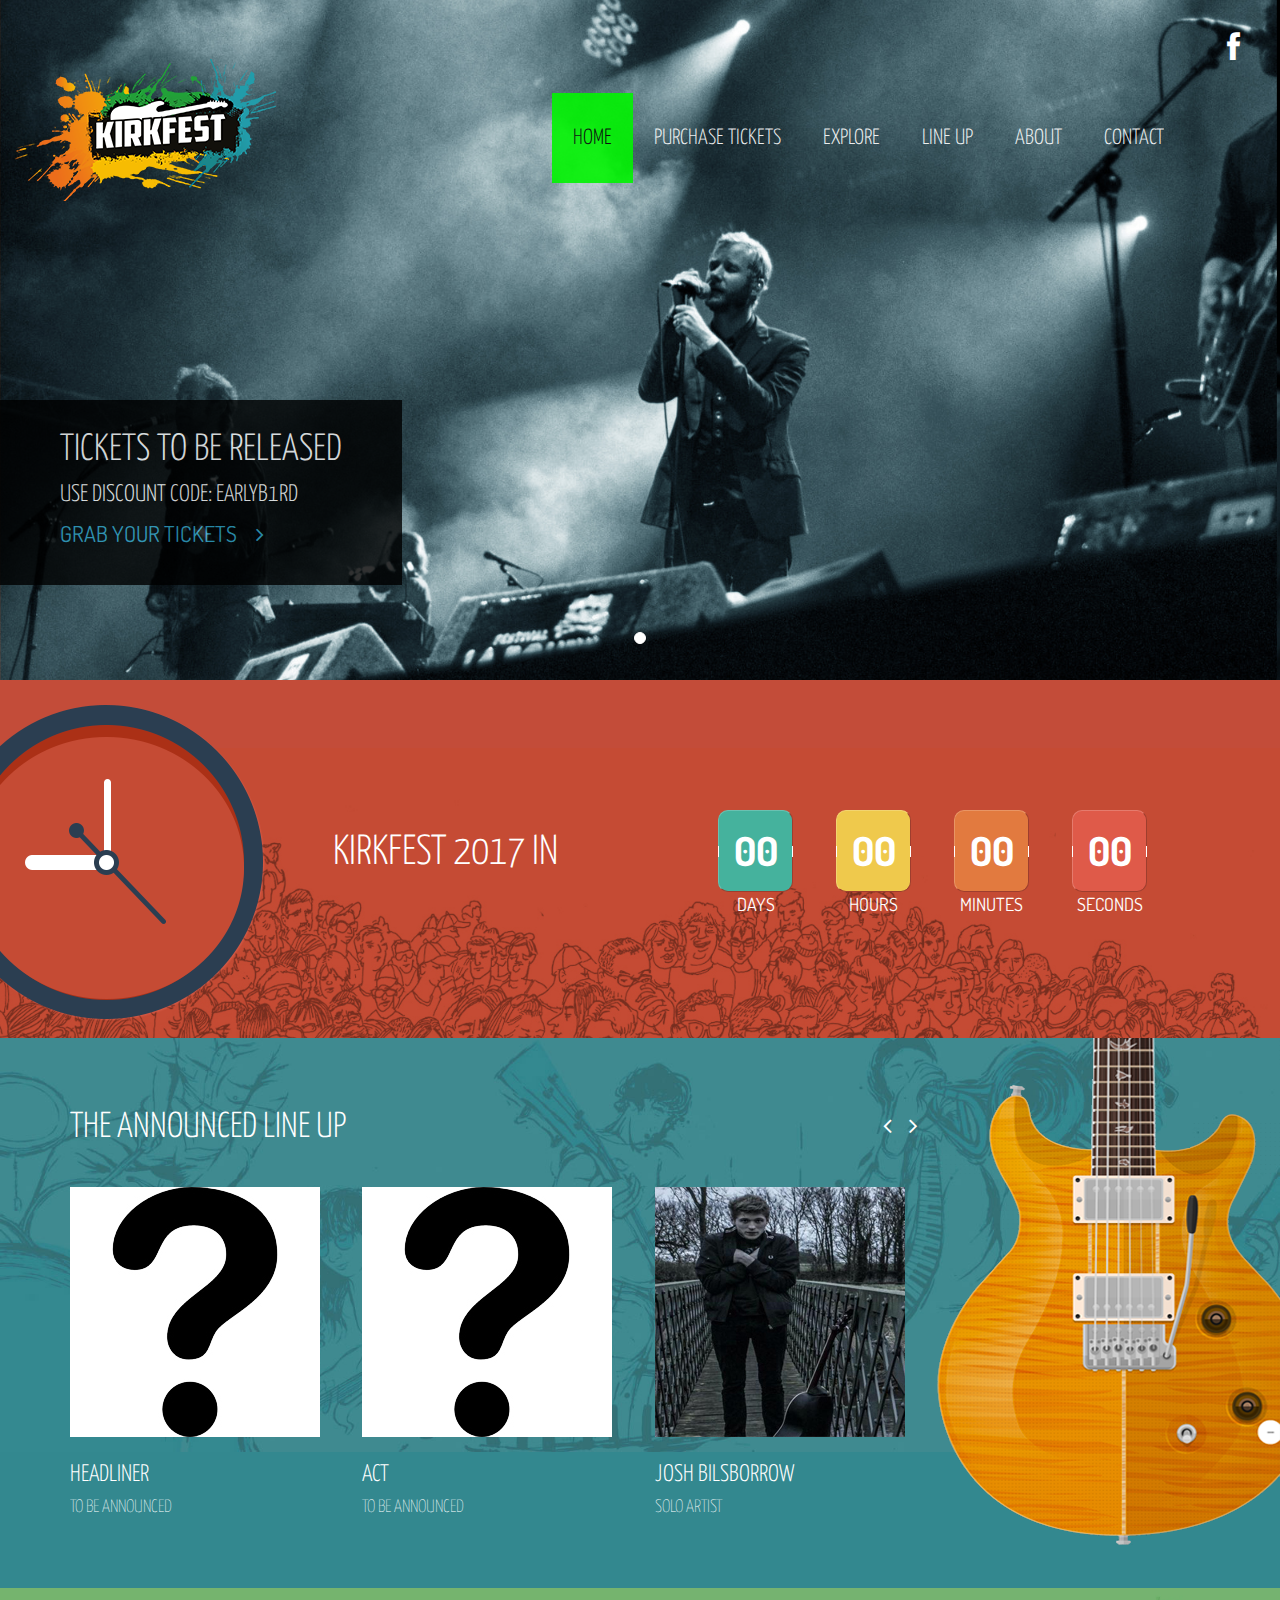
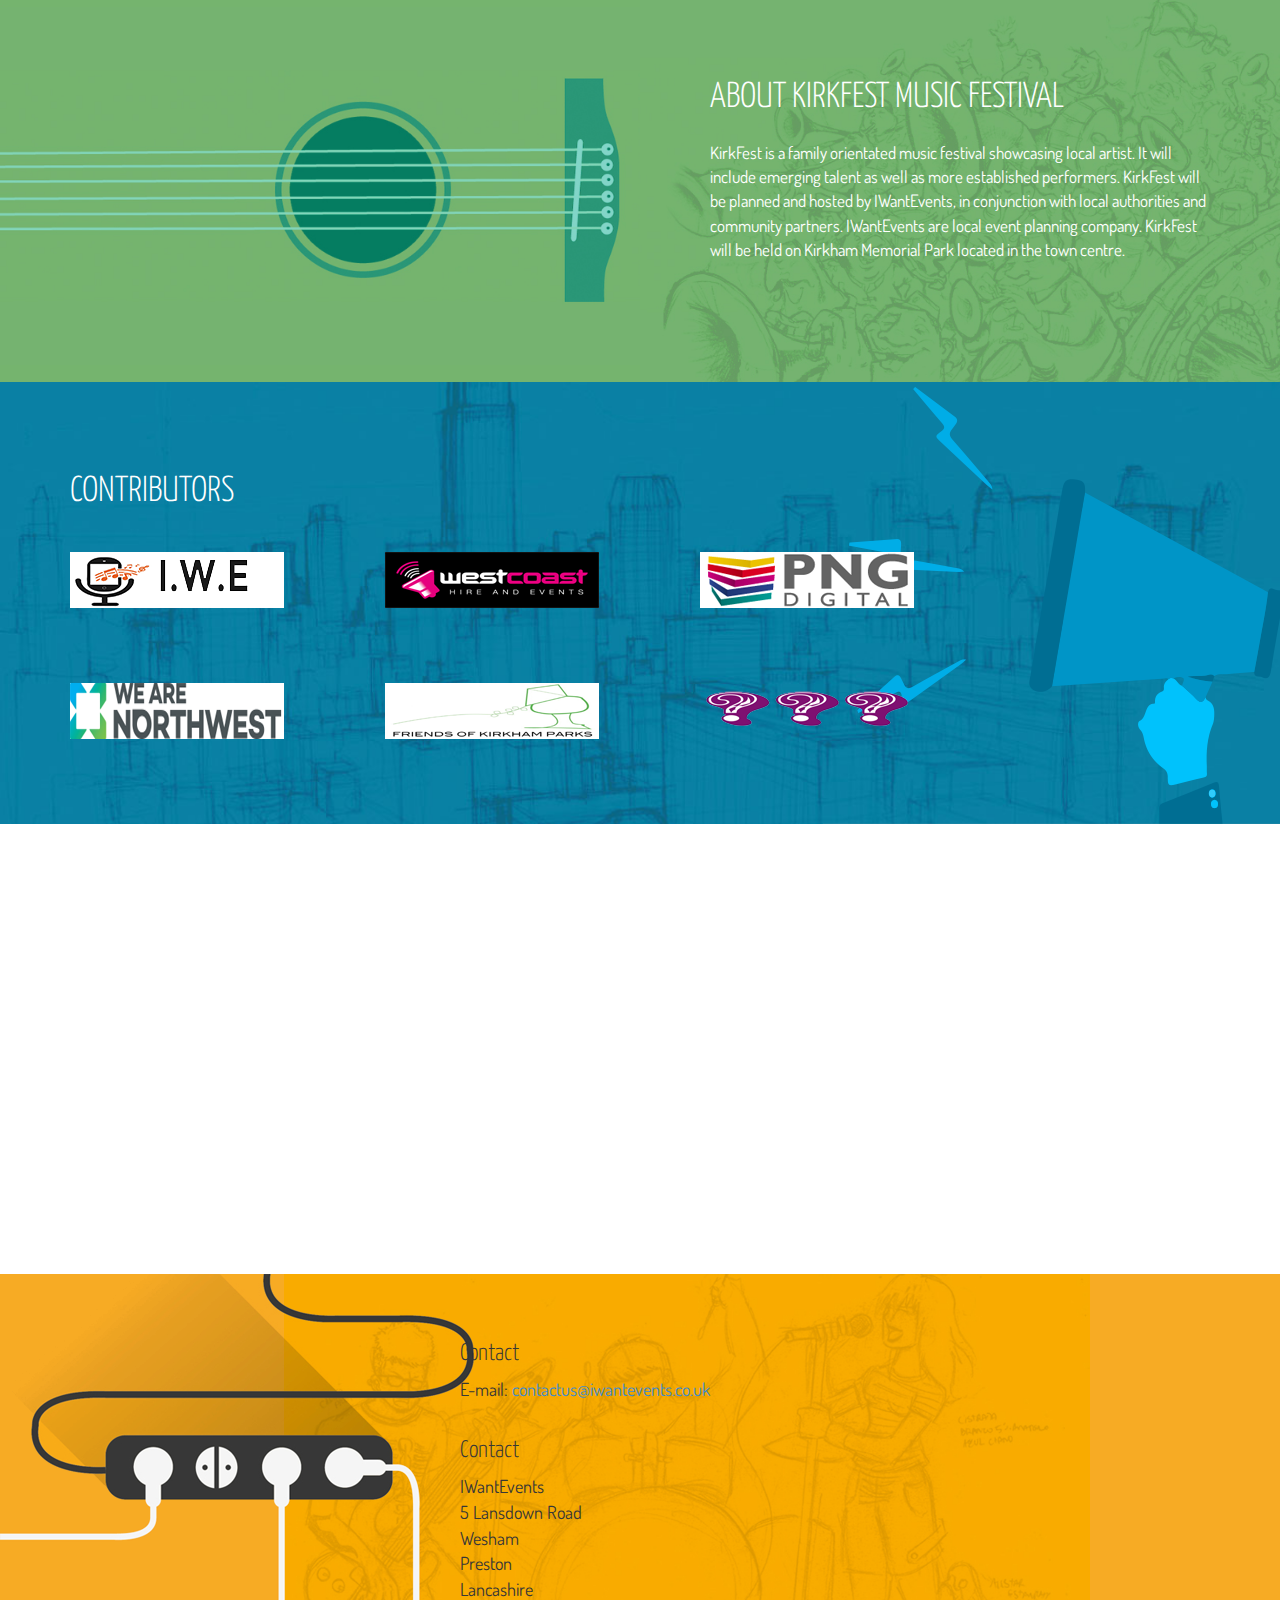
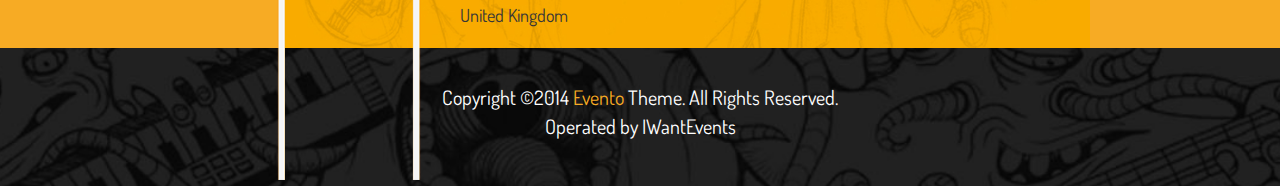
==== index.html @ c5e9bc5e "carr hill change" ====
<!DOCTYPE html>
<html lang="en">
<head>
    <meta charset="utf-8">
    <meta name="viewport" content="width=device-width, initial-scale=1.0">
    <meta name="description" content="KirkFest">
    <meta name="author" content="IWantEvents">
    <title>KirkFest 2017</title>
    <link href="css/bootstrap.min.css" rel="stylesheet">
    <link href="css/font-awesome.min.css" rel="stylesheet">
	<link href="css/main.css" rel="stylesheet">
	<link href="css/animate.css" rel="stylesheet">
	<link href="css/responsive.css" rel="stylesheet">

    <!--[if lt IE 9]>
	    <script src="js/html5shiv.js"></script>
	    <script src="js/respond.min.js"></script>
    <![endif]-->
    <link rel="shortcut icon" href="images/logo.png">
    <!-- <link rel="apple-touch-icon-precomposed" sizes="144x144" href="images/ico/apple-touch-icon-144-precomposed.png">
    <link rel="apple-touch-icon-precomposed" sizes="114x114" href="images/ico/apple-touch-icon-114-precomposed.png">
    <link rel="apple-touch-icon-precomposed" sizes="72x72" href="images/ico/apple-touch-icon-72-precomposed.png">
    <link rel="apple-touch-icon-precomposed" href="images/ico/apple-touch-icon-57-precomposed.png"> -->
</head><!--/head-->

<body>
	<header id="header" role="banner">
		<div class="main-nav">
			<div class="container">
				<div class="header-top">
					<div class="pull-right social-icons">
						<a href="https://www.facebook.com/KirkFest/"><i class="fa fa-facebook"></i></a>
					</div>
				</div>
		        <div class="row">
		            <div class="navbar-header">
		                <button type="button" class="navbar-toggle" data-toggle="collapse" data-target=".navbar-collapse">
		                    <span class="sr-only">Toggle navigation</span>
		                    <span class="icon-bar"></span>
		                    <span class="icon-bar"></span>
		                    <span class="icon-bar"></span>
		                </button>
		                <a class="navbar-brand" href="index.html">
		                	<img class="img-responsive" src="images/logo.png" alt="logo">
		                </a>
		            </div>
		            <div class="collapse navbar-collapse">
		                <ul class="nav navbar-nav navbar-right">
		                    <li class="scroll active"><a href="#home">Home</a></li>
                        <li><a class="no-scroll" href="http://event.bookitbee.com/e/z55sj" target="_blank">PURCHASE TICKETS</a></li>
		                    <li class="scroll"><a href="#explore">Explore</a></li>
		                    <li class="scroll"><a href="#event">Line Up</a></li>
		                    <li class="scroll"><a href="#about">About</a></li>
		                  <li class="scroll"><a href="#contact">Contact</a></li>
		                </ul>
		            </div>
		        </div>
	        </div>
        </div>
    </header>
    <!--/#header-->

    <section id="home">
		<div id="main-slider" class="carousel slide" data-ride="carousel">
			<ol class="carousel-indicators">
				<li data-target="#main-slider" data-slide-to="0" class="active"></li>
				<!-- <li data-target="#main-slider" data-slide-to="1"></li>
				<li data-target="#main-slider" data-slide-to="2"></li>
        <li data-target="#main-slider" data-slide-to="3"></li> -->
			</ol>
			<div class="carousel-inner">
				<div class="item active">
					<img class="img-responsive" src="images/slider/bg2.jpg" alt="slider">
					<div class="carousel-caption">
						<h2>Tickets To Be Released</h2>
						<h4>Use Discount Code: EARLYB1RD</h4>
						<a href="http://event.bookitbee.com/e/z55sj">GRAB YOUR TICKETS <i class="fa fa-angle-right"></i></a>
					</div>
				</div>
				<!-- <div class="item">
					<img class="img-responsive" src="images/slider/bg2.jpg" alt="slider">
					<div class="carousel-caption">
						<h2>Get your tickets here! </h2>
						<h4>full event package only £5</h4>
						<a href="#">GRAB YOUR TICKETS <i class="fa fa-angle-right"></i></a>
					</div>
				</div>
				<div class="item">
					<img class="img-responsive" src="images/slider/bg3.jpg" alt="slider">
					<div class="carousel-caption">
						<h2>Get your VIP tickets here! </h2>
						<h4>full event package only £10</h4>
						<a href="#" >GRAB YOUR TICKETS <i class="fa fa-angle-right"></i></a>
					</div>
				</div>
        <div class="item">
					<img class="img-responsive" src="images/slider/bg3.jpg" alt="slider">
					<div class="carousel-caption">
						<h2>Get your VIP tickets here! </h2>
						<h4>full event package only £10</h4>
						<a href="#" >GRAB YOUR TICKETS <i class="fa fa-angle-right"></i></a> -->
			</div>
		</div>
    </section>
	<!--/#home-->

	<section id="explore">
		<div class="container">
			<div class="row">
				<div class="watch">
					<img class="img-responsive" src="images/watch.png" alt="">
				</div>
				<div class="col-md-4 col-md-offset-2 col-sm-5">
					<h2>KirkFest 2017 in</h2>
				</div>
				<div class="col-sm-7 col-md-6">
					<ul id="countdown">
						<li>
							<span class="days time-font">00</span>
							<p>days </p>
						</li>
						<li>
							<span class="hours time-font">00</span>
							<p class="">hours </p>
						</li>
						<li>
							<span class="minutes time-font">00</span>
							<p class="">minutes</p>
						</li>
						<li>
							<span class="seconds time-font">00</span>
							<p class="">seconds</p>
						</li>
					</ul>
				</div>
			</div>
			<!-- <div class="cart">
				<a href="#"><i class="fa fa-shopping-cart"></i> <span>Purchase Tickets</span></a>
			</div> -->
		</div>
	</section><!--/#explore-->

	<section id="event">
		<div class="container">
			<div class="row">
				<div class="col-sm-12 col-md-9">
					<div id="event-carousel" class="carousel slide" data-interval="false">
						<h2 class="heading">THE ANNOUNCED LINE UP </h2>
						<a class="even-control-left" href="#event-carousel" data-slide="prev"><i class="fa fa-angle-left"></i></a>
						<a class="even-control-right" href="#event-carousel" data-slide="next"><i class="fa fa-angle-right"></i></a>
						<div class="carousel-inner">
							<div class="item active">
								<div class="row">
									<div class="col-sm-4">
										<div class="single-event">
											<a href="#"><img class="img-responsive" src="images/event/event1.jpg" alt=""></a>
											<h4>Headliner</h4>
											<h5>To Be Announced</h5>
										</div>
									</div>
									<div class="col-sm-4">
										<div class="single-event">
											<a href="#"><img class="img-responsive" src="images/event/event1.jpg" alt=""></a>
											<h4>Act</h4>
											<h5>To Be Announced</h5>
										</div>
									</div>
									<div class="col-sm-4">
										<div class="single-event">
											<a href="https://www.facebook.com/joshbils/?fref=ts"><img class="img-responsive" src="images/event/event3.jpg" alt=""></a>
											<h4>Josh Bilsborrow</h4>
											<h5>Solo Artist</h5>
										</div>
									</div>
								</div>
							</div>
							<div class="item">
								<div class="row">
									<div class="col-sm-4">
										<div class="single-event">
											<a href="http://www.invaderslive.co.uk"><img class="img-responsive" src="images/event/event4.jpg" alt="event-image"></a>
											<h4>Invaders</h4>
											<h5>Rock Cover Band</h5>
										</div>
									</div>
									<div class="col-sm-4">
										<div class="single-event">
											<img class="img-responsive" src="images/event/event1.jpg" alt="event-image">
											<h4>Sadie Burgin</h4>
											<h5>Progressive Rock Band</h5>
										</div>
									</div>
									<div class="col-sm-4">
										<div class="single-event">
											<img class="img-responsive" src="images/event/event6.jpg" alt="event-image">
											<h4>Carr Hill High School Winners</h4>
											<h5>Carr Hills Got Talent</h5>
										</div>
									</div>
								</div>
							</div>
						</div>
					</div>
				</div>
				<div class="guitar">
					<img class="img-responsive" src="images/guitar.png" alt="guitar">
				</div>
			</div>
		</div>
	</section><!--/#event-->

	<section id="about">
		<div class="guitar2">
			<img class="img-responsive" src="images/guitar2.jpg" alt="guitar">
		</div>
		<div class="about-content">
					<h2>About KirkFest Music Festival</h2>
					<p>KirkFest is a family orientated music festival showcasing local artist. It will include emerging talent as well as more established performers. KirkFest will be planned and hosted by IWantEvents, in conjunction with local authorities and community partners. IWantEvents are local event planning company. KirkFest will be held on Kirkham Memorial Park located in the town centre.
</p>

		</div>
	</section><!--/#about-->

  <section id="sponsor">
		<div id="sponsor-carousel" class="carousel slide" data-interval="false">
			<div class="container">
				<div class="row">
					<div class="col-sm-10">
						<h2>Contributors</h2>
						<!-- <a class="sponsor-control-left" href="#sponsor-carousel" data-slide="prev"><i class="fa fa-angle-left"></i></a>
						<a class="sponsor-control-right" href="#sponsor-carousel" data-slide="next"><i class="fa fa-angle-right"></i></a> -->
						<div class="carousel-inner">
							<div class="item active">
								<ul>
									<li><a href="http://www.iwantevents.co.uk"><img class="img-responsive" src="images/sponsor/sponsor4.png" alt=""></a></li>
									<li><a href="http://hireandevents.co.uk"><img class="img-responsive" src="images/sponsor/sponsor1.png" alt=""></a></li>
									<li><a href="http://www.pngdigital.co.uk"><img class="img-responsive" src="images/sponsor/sponsor2.png" alt=""></a></li>
									<li><a href="http://www.wearenorthwest.co.uk"><img class="img-responsive" src="images/sponsor/sponsor3.png" alt=""></a></li>
									<li><a href="https://www.facebook.com/FRIENDS-OF-KIRKHAM-PARKS-317313402894/"><img class="img-responsive" src="images/sponsor/sponsor5.png" alt=""></a></li>
									<li><a href="#"><img class="img-responsive" src="images/sponsor/sponsor20.png" alt=""></a></li>
								</ul>
							</div>
							<div class="item">
								<!-- <ul>
									<li><a href="#"><img class="img-responsive" src="images/sponsor/sponsor20.png" alt=""></a></li>
									<li><a href="#"><img class="img-responsive" src="images/sponsor/sponsor20.png" alt=""></a></li>
									<li><a href="#"><img class="img-responsive" src="images/sponsor/sponsor20.png" alt=""></a></li>
									<li><a href="#"><img class="img-responsive" src="images/sponsor/sponsor20.png" alt=""></a></li>
									<li><a href="#"><img class="img-responsive" src="images/sponsor/sponsor20.png" alt=""></a></li>
									<li><a href="#"><img class="img-responsive" src="images/sponsor/sponsor20.png" alt=""></a></li>
								</ul> -->
							</div>
              <div class="item">
								<ul>
									<li><a href="#"><img class="img-responsive" src="images/sponsor/sponsor1.png" alt=""></a></li>
									<li><a href="#"><img class="img-responsive" src="images/sponsor/sponsor20.png" alt=""></a></li>
									<li><a href="#"><img class="img-responsive" src="images/sponsor/sponsor20.png" alt=""></a></li>
									<li><a href="#"><img class="img-responsive" src="images/sponsor/sponsor20.png" alt=""></a></li>
									<li><a href="#"><img class="img-responsive" src="images/sponsor/sponsor20.png" alt=""></a></li>
									<li><a href="#"><img class="img-responsive" src="images/sponsor/sponsor20.png" alt=""></a></li>
								</ul>
							</div>
              <div class="item">
								<ul>
									<li><a href="#"><img class="img-responsive" src="images/sponsor/sponsor20.png" alt=""></a></li>
									<li><a href="#"><img class="img-responsive" src="images/sponsor/sponsor20.png" alt=""></a></li>
									<li><a href="#"><img class="img-responsive" src="images/sponsor/sponsor20.png" alt=""></a></li>
									<li><a href="#"><img class="img-responsive" src="images/sponsor/sponsor20.png" alt=""></a></li>
									<li><a href="#"><img class="img-responsive" src="images/sponsor/sponsor20.png" alt=""></a></li>
									<li><a href="#"><img class="img-responsive" src="images/sponsor/sponsor20.png" alt=""></a></li>
								</ul>
							</div>
						</div>
					</div>
				</div>
			</div>
			<div class="light">
				<img class="img-responsive" src="images/light.png" alt="">
			</div>
		</div>
	</section><!--/#sponsor-->

	<section id="contact">
		<div id="map">
			<div id="gmap-wrap">
	 			<div id="gmap">
	 			</div>
	    	</div>
		</div><!--/#map-->
		<div class="contact-section">
			<div class="ear-piece">
				<img class="img-responsive" src="images/ear-piece.png" alt="">
			</div>
			<div class="container">
				<div class="row">
					<div class="col-sm-3 col-sm-offset-4">
						<div class="contact-text">
							<h3>Contact</h3>
							<address>
								E-mail: <a href="mailto:contactus@iwantevents.co.uk?subject=feedback">contactus@iwantevents.co.uk</a>
								<!-- Phone: <br> -->
							</address>
						</div>
						<div class="contact-address">
							<h3>Contact</h3>
							<address>
								IWantEvents<br>
                5 Lansdown Road<br>
								Wesham<br>
								Preston<br>
                Lancashire<br>
								United Kingdom
							</address>
						</div>
					</div>
					</div>
				</div>
			</div>
		</div>
	</section>
    <!--/#contact-->

    <footer id="footer">
        <div class="container">
            <div class="text-center">
                <p> Copyright  &copy;2014<a target="_blank" href="http://shapebootstrap.net/"> Evento </a>Theme. All Rights Reserved. <br> Operated by IWantEvents</a></p>
            </div>
        </div>
    </footer>
    <!--/#footer-->

    <script type="text/javascript" src="js/jquery.js"></script>
    <script type="text/javascript" src="js/bootstrap.min.js"></script>
	<script type="text/javascript" src="http://maps.google.com/maps/api/js?sensor=true"></script>
  	<script type="text/javascript" src="js/gmaps.js"></script>
	<script type="text/javascript" src="js/smoothscroll.js"></script>
    <script type="text/javascript" src="js/jquery.parallax.js"></script>
    <script type="text/javascript" src="js/coundown-timer.js"></script>
    <script type="text/javascript" src="js/jquery.scrollTo.js"></script>
    <script type="text/javascript" src="js/jquery.nav.js"></script>
    <script type="text/javascript" src="js/main.js"></script>
</body>
</html>
---- css/main.css ----
@import url(http://fonts.googleapis.com/css?family=Dosis:400,200,300,500,600,700,800);
@import url(http://fonts.googleapis.com/css?family=Yanone+Kaffeesatz:400,300,200,700);


/*************************
*******Typography******
**************************/

body {
  font-family: 'Dosis', sans-serif;
  font-size: 17px;
  color: #fff
}


.btn {
  border-radius: 0;
  font-family: 'Yanone Kaffeesatz','sans-serif';
  font-size: 20px;
  padding: 9px 23px;
}

a {
  -webkit-transition: 300ms;
  -moz-transition: 300ms;
  -o-transition: 300ms;
  transition: 300ms;
}

a:focus,
a:hover {
  text-decoration: none;
  outline: none
}

h1, h2, h3, h4, h5, h6 {
  font-family: 'Yanone Kaffeesatz', 'sans-serif';
  font-weight: 300;
  text-transform: uppercase;
}

h2 {
  font-size: 36px
}

.navbar-toggle {
  margin-top: 12px
}

.navbar-toggle .icon-bar {
  background-color: #fff;
}

.navbar-toggle,
.navbar-toggle:focus {
  border:1px solid #fff;
  outline: none;
}


/*************************
*******Header CSS******
**************************/

.header-top {
  display: block;
  overflow: hidden;
  padding: 25px;
}

.main-nav {
  position: absolute;
  width: 100%;
  z-index: 999;
}

.main-nav
.container {
  width: 100%
}

.social-icons a {
  font-size: 30px;
  color: #fff;
  padding-left:20px;
}

.social-icons .fa-facebook:hover {
  color: #3B5997
}

.social-icons .fa-twitter:hover {
  color:#29C5F6
}

.social-icons .fa-google-plus:hover {
  color:#D13D2F
}

.social-icons .fa-youtube:hover{
  color: #ec5538
}

.navbar-brand {
  background-color: #;
  height: 90px;
  margin-bottom: 20px;
  position: relative;
  width: 297px;
}

.navbar-brand img {
  position: absolute;
  top: -35px;
}

.navbar-right {
  background-color: #;
  padding:0 95px 0 0;
  opacity: .9
}

.navbar-right li a {
  padding: 35px 21px;
  font-size: 22px;
  color: #fff;
  text-transform: uppercase;
  font-family: 'Yanone Kaffeesatz', 'sans-serif';
  font-weight: 300;
}

.navbar-right li a:hover,
.navbar-right li a:focus,
.navbar-right .active a {
  background-color: #02F402;
  color: #000000
}


.fixed-menu {
  background-color: #;
  position: fixed;
  top: 0;
}

.fixed-menu .navbar-right {
  padding: 0;
}


.fixed-menu .navbar-right li a {
  font-size: 18px;
  padding: 20px 25px;
  text-shadow:inherit;
}

.fixed-menu .navbar-brand {
  height: 60px;
  margin-top: 0;
  padding: 0;
  margin-bottom: 0;
  width: 125px;
}

.fixed-menu .navbar-brand img {
  height:60px;
  top: 0;
}

.fixed-menu .header-top {
  display: none;
}



/*************************
*******Home CSS******
**************************/

#home {
  position: relative;
  overflow: hidden;
}

#main-slider img {
  width: 100%
}

#main-slider
.carousel-caption {
  background: none repeat scroll 0 0 #000000;
  bottom: 14%;
  float: left;
  left: 0;
  opacity: 0.8;
  padding:10px 60px 35px;
  right: inherit;
  text-transform: uppercase;
  color: #fff;
  text-align: left;
}


#main-slider
.carousel-caption h2 {
  font-size: 38px;

}

#main-slider
.carousel-caption h4 {
  font-size: 24px;
}

#main-slider
.carousel-caption a {
  font-size: 22px;
  color: #2da1c5
}

#main-slider
.carousel-caption a:hover {
  color: #2588a6
}

#main-slider
.carousel-caption a:hover i {
  margin-left: 35px
}

#main-slider
.carousel-caption a i {
  margin-left: 15px;
  -webkit-transition: all 0.3s ease-in-out;
  -moz-transition: all 0.3s ease-in-out;
  -ms-transition: all 0.3s ease-in-out;
  -o-transition: all 0.3s ease-in-out;
  transition: all 0.3s ease-in-out;
}

#main-slider
.carousel-indicators li {
  background-color:#1B7B98;
  border: 1px solid #1B7B98;
}

#main-slider
.carousel-indicators li.active {
  background-color:#fff;
  border: 1px solid #fff;
}

/*************************
*******Explore CSS******
**************************/

#explore {
  background-color: #C34C39;
  background-image: url("../images/event-bg.jpg");
  background-position: center bottom;
  background-size: contain;
  background-repeat:no-repeat;
  position: relative;
  overflow: hidden;
  padding: 130px 0 100px;
}

.watch {
  position: absolute;
  left: 0;
  top: 7%;
}

#explore h2 {
  font-size: 42px;
  text-transform: uppercase;
  text-align: center;
}

#countdown {
  display: block;
  overflow: hidden;
  text-align: center;
  padding: 0
}

#countdown li {
  list-style: none;
  display:inline-block;
  margin-right: 40px;
  text-align: center;
  text-transform: uppercase;
  font-size: 18px;
  position: relative;
}

#countdown li:last-child {
  margin-right: 0
}

#countdown li span {
  display: block;
  font-size: 40px;
  font-weight: 700;
  height: 82px;
  line-height: 79px;
  width: 75px;
  border-radius: 10px;
  border-right: 1px solid #9e3e2e;
  border-bottom: 1px solid #9e3e2e;
}

#countdown li .days {
  background-color: #45b29d;
  border-top: 1px solid #6ac1b1;
  border-left: 1px solid #6ac1b1;
}

#countdown li .hours {
  background-color: #efc94c;
  border-top: 1px solid #f2d470;
  border-left: 1px solid #f2d470;
}

#countdown li .minutes {
  background-color: #e27a3f;
  border-top: 1px solid #e89565;
  border-left: 1px solid #e89565;
}

#countdown li .seconds {
  background-color: #df5a49;
  border-top: 1px solid #e57b6d;
  border-left: 1px solid #e57b6d;
}

#countdown li:before {
  background-color: #FFFFFF;
  content: "";
  height: 11px;
  left: 0;
  position: absolute;
  top: 36px;
  width: 1px;
}

#countdown li:after {
  background-color: #FFFFFF;
  content: "";
  height: 11px;
  right:0;
  position: absolute;
  top: 36px;
  width: 1px;
}

.cart {
  background-color: #b34534;
  position: absolute;
  right:-200px;
  top: 37%;
  width:252px;
   -webkit-transition: all 0.7s ease-in-out;
  -moz-transition: all 0.7s ease-in-out;
  -ms-transition: all 0.7s ease-in-out;
  -o-transition: all 0.7s ease-in-out;
  transition: all 0.7s ease-in-out;
}

.cart:hover {
  right:0;
}


.cart a {
  color: #FFFFFF;
  display: block;
  font-size: 24px;
  text-transform: uppercase;
}

.cart a i {
  font-size: 30px;
  padding: 20px 12px;
  background-color: #A64030;
  margin-right: 3px;
}



 /*************************
*******Event CSS******
**************************/
#event {
  background-color: #33888F;
  background-image: url("../images/performar-bg.jpg");
  background-position: 50% 0;
  background-size: contain;
  position: relative;
  background-repeat: no-repeat;
}

.guitar {
  position: absolute;
  right:0;
  top: 0
}


#event h2 {
  color: #FFFFFF;
  font-size: 36px;
  font-weight: 300;
  margin-bottom: 40px;
  margin-top: 70px;
  text-transform: uppercase;
}

.single-event {
  margin-bottom: 70px;
}

.single-event h4 {
  color: #FFFFFF;
  font-size: 24px;
  font-weight: 300;
  line-height: 26px;
  margin-top: 25px;
  text-transform: uppercase;
}


.single-event h5 {
  font-size: 18px;
  font-weight: 100;
  display: block;
}

#event-carousel {
  position: relative;
}

.even-control-left,
.even-control-right {
  position: absolute;
  font-size: 24px;
  color: #fff;
  top: 0;
}

.even-control-left {
  right: 3%
}

.even-control-right {
  right: 0;
}


/*************************
*******About CSS**********
**************************/

#about {
  background-color: #75B46E;
  position: relative;
  width: 100%;
  display: flex;
}

.guitar2 {
  top: 0;
  width: 50%;
}

.guitar2 img {
  padding-top: 3%;
}

.about-content {
  width: 50%;
   background-image: url("../images/about-bg.jpg");
  background-position: left bottom;
  background-repeat: no-repeat;
  background-size: cover;
  padding: 70px 70px 110px;
}


#about h2 {
  margin-bottom: 23px;
}

.about-content p {
  font-size: 17px;
  font-family: 'Dosis',sans-serif;
}

#about .btn-primary {
  background-color: #137c61;
  color: #fff;
  text-transform: capitalize;
  border: none;
  margin-top: 28px;
}

#about .btn-primary:hover {
  background-color: #126d55
}



/*************************
******Twitter CSS****
**************************/

#twitter {
  background-color: #ecedef;
  background-image: url("../images/twitter-bg.jpg");
  background-position: center bottom;
  background-size: cover;
  background-repeat:no-repeat;
  position: relative;
  padding: 95px 0 90px;
  overflow: hidden;
}

.twit {
  position: absolute;
  left: 0;
  top:-42%;
}

#twitter-feed .item {
  text-align: center;
}

#twitter-feed .item img {
  display: inline-block;
  width: 78px;
  height: 78px;
  border-radius: 50%;
  background-color: #c5c8ce;
  padding: 5px;
  margin-bottom: 30px;
}

#twitter-feed .item a,
#twitter-feed .item p {
  font-size: 24px;
  font-weight: 300;
  font-family: 'Yanone Kaffeesatz','sans-serif';
}

#twitter-feed .item p {
  color: #3D3D3D;
}

#twitter-feed .item a {
  color:#00c3ff;
}

.twitter-control-left,
.twitter-control-right {
  position: absolute;
  color: #00c3ff;
  top: 59%;
  font-size: 24px
}

.twitter-control-left {
  left: 0;
}

.twitter-control-right {
  right:0;
}



/*************************
******Sponsor CSS****
**************************/

#sponsor {
  background-color: #1881a2;
  background-image: url("../images/sponsor-bg.jpg");
  background-position:50% 0;
  background-size: cover;
  background-repeat:no-repeat;
  position: relative;
}

.light {
  position: absolute;
  right: 0;
  bottom: 0;
}

#sponsor .col-sm-10 {
  z-index: 10;
}

#sponsor h2 {
  margin-top: 90px;
  margin-bottom: 40px;
}

#sponsor .item ul {
  font-size: 0;
  padding: 0;
}


#sponsor .item ul li {
  display: inline-block;
  list-style: none;
  width: 33.33%;
  margin-bottom: 75px;
}

#sponsor .item ul li:last-child {
  margin-right: 0
}

.sponsor-control-left,
.sponsor-control-right {
  color: #FFFFFF;
  font-size: 24px;
  position: absolute;
  top: 20%;
}

.sponsor-control-left {
  right: 12%
}

.sponsor-control-right {
  right: 10%
}


/*************************
******Map CSS****
**************************/
#map {
  position: relative;
}

#gmap {
  height:450px;
}


/*************************
******Contact CSS****
**************************/

.contact-section {
  background-color: #f7ab24;
  background-image: url("../images/contact-bg.jpg");
  background-position:60% 0;
  background-size:contain;
  background-repeat:no-repeat;
  position: relative;
}

.ear-piece {
  position: absolute;
  left: 0;
  top: 0;
}

#contact .container {
  padding-top:47px;
}

#contact h3 {
  text-transform:inherit;
  color: #373737;
}

#contact-section h3 {
  margin-bottom: 25px
}

#contact address {
  font-size: 18px;
  color: #373737;
}

.contact-text {
  margin-bottom: 35px;
  display: block;
}


#contact-section .form-control {
  border-color: #ae750d;
  box-shadow:none;
  outline: 0 none;
  border-radius: 0;
  color: #797979;
  font-size: 18px;
}

#contact-section .form-control:focus {
  border-color: #ae750d;
}

#contact-section input {
  height: 44px;
}

#contact-section textarea {
  height: 90px;
  resize:none;
}

#contact-section .btn-primary {
  background-color: #373737;
  color: #f7ab24;
  border: none;
  font-size: 24px;
  padding: 6px 42px;
  margin-bottom: 110px;
  margin-top: 10px
}

#contact-section .btn-primary:hover {
  background-color: #212020;
  color: #fff
}



/*************************
******Footer CSS****
**************************/

#footer {
  background-color: #212121;
  background-image: url("../images/footer-bg.jpg");
  background-position: center bottom;
  background-repeat: no-repeat;
  background-size: cover;
  color: #FFFFFF;
  font-size: 20px;
  padding: 35px 0;
}

#footer a {
  color:#f7ab24
}

#footer a:hover {
  color:#1B7B98
}















/* Added CSS */

div.main-nav.fixed-menu.animated.slideInDown {
  background-color: black;
}

div.main-nav.fixed-menu.animated.slideInDown a.navbar-brand {
  width: 262px;
}

div.main-nav.fixed-menu.animated.slideInDown a.navbar-brand img.img-responsive {
  position: absolute;
  height: 108px;
  width: 197px;
}
---- css/responsive.css ----
/* lg */ 
@media (min-width: 1200px) {
  
}

/* md */
@media (min-width: 992px) and (max-width: 1199px) {

  .navbar-right {
    padding: 0 30px 0 0;
  }

  .navbar-right li a {
    padding: 35px 15px;
  }

  .fixed-menu .container {
    width: 100%;
  }

  .fixed-menu .navbar-right {
    padding-right: 30px;
  }

  .fixed-menu .navbar-right li a {
    padding: 20px;
  }

  
  #countdown li {
    margin-right: 30px;
  }

  .guitar {
    right:0;
  }

  .guitar2 {
    height: 100%
  }

    .guitar2 img {
      padding-top: 20%;
    }

  .ear-piece {
    left: -15%;
  }

  #event .col-md-9 {
    z-index: 10;
  }


}

/* sm */
@media (min-width: 768px) and (max-width: 991px) {

  .navbar-brand {
    width: 215px;
    height: 60px;
  }

  .navbar-right {
    padding: 0;
  }

  .navbar-right li a {
    padding:20px 11px;
    font-size: 17px;
  }

  .fixed-menu .container {
    width: 100%;
  }

  .fixed-menu .navbar-right {
    padding-right: 30px;
  }

  .fixed-menu .navbar-right li a {
    padding: 20px 15px;
    font-size: 17px;
  }
 
 #countdown li {
  margin-right: 15px;
 }

  .sponsor-control-left {
    right:8%;
  }

  .sponsor-control-right {
    right: 5%;
  }

  .guitar, .ear-piece, .light {
    display: none;
  }

  .watch {
    left: -8%
  }

  .guitar2 {
    height: 100%;
  }

  .guitar2 img {
    padding-top:38%;
  }

  .twit {
    left: -5%;
  }


}

/* xs */
@media (max-width: 767px) {

  .main-nav .container {
    display: none;
  }
  
  .fixed-menu .container {
    display: block;
  }

   .fixed-menu .container {
    width: 100%;
  }

  .navbar-brand {
    width: inherit;
  }

  .fixed-menu .navbar-right li a {
    padding: 7px 25px;
  }

  #home {
    margin-top: 10%;
  }

  #main-slider .carousel-caption {
    bottom: 17%;
    padding: 10px;
    line-height: 0;
  }

  #main-slider .carousel-caption h2 {
    font-size: 20px;
    margin-top: 3px;
  }

  #main-slider .carousel-caption h4 {
    font-size: 16px;
  }

  #main-slider .carousel-caption a {
    font-size: 14px;
    color: #2da1c5;
  }

  #explore {
    background-size:cover;
  }

  #explore h2 {
    float: inherit;
    font-size: 30px;
    margin-bottom: 30px;
  }  

  #countdown li {
    font-size: 14px;
    margin-right:35px;
    width:inherit;
  }

  #countdown li span {
    font-size: 24px;
    height: 60px;
    line-height: 60px;
    width: 60px;
  }

  #countdown li:before, 
  #countdown li:after {
    top:25px;
  }

  .cart a {
    font-size: 18px;
  }

  .cart a i {
    font-size: 20px;
    padding:15px;
  }

   /*event */
  .single-event {
    margin-bottom: 40px;
  }


  #event h2, 
  #about h2, 
  #sponsor h2 {
    font-size: 30px;
  }

  .twitter-control-left, 
  .twitter-control-right {
    top: inherit;
    bottom: -40px;
  }

  .twitter-control-left {
    left: 46%;
  }

  .twitter-control-right {
    right: 46%;
  }

  #sponsor {
    background-position: right 0 bottom 0;
  }

  .sponsor-control-left, 
  .sponsor-control-right {
    top:0;
  }

  .sponsor-control-left {
    right: 10%;
  }

  .sponsor-control-right {
    right: 5%;
  }

  #sponsor .item ul li {
    width: 30%;
    margin-right:3%
  }

  #sponsor .item ul li:last-child {
    margin-right: 0;
   }


  #footer {
    font-size: 16px;
  }

  .watch, .guitar, .guitar2, .twit, .light, .ear-piece {
    display: none;
  }

  .contact-section {
    background-position: left 0 bottom 0;
    background-size: cover;
  }

  .about-content {
    width: 100%;    
    padding: 70px 25px 110px;
  }

}

/* XS Portrait */
@media (max-width: 479px) {

  .main-nav .container {
    display: none;
  }

  .fixed-menu .container {
    display: block;
  }

  .fixed-menu .navbar-right li a {
    padding: 10px 25px;
  }

  /* Home */

  #home {
    margin-top: 18%;
  }

  .fixed-menu .container {
    width: 100%;
  }

  .navbar-brand {
    width: inherit;
  }


  #main-slider .carousel-caption {
    bottom: 17%;
    padding: 10px;
    line-height: 0;
  }

  #main-slider .carousel-caption h2 {
    font-size: 18px;
    margin-top: 3px;
  }

  #main-slider .carousel-caption h4 {
    font-size: 14px;
  }

  #main-slider .carousel-caption a {
    font-size: 12px;
    color: #2da1c5;
  }

  .carousel-indicators {
    bottom: 0;
  }

  /* Explore */
  #explore {
    background-size:cover;
  }

  #explore h2 {
    float: inherit;
    font-size: 30px;
    margin-bottom: 30px;
  }  

  #countdown li {
    font-size: 14px;
    margin-right: 15px;
    width: 45px;
  }

  #countdown li span {
    font-size: 20px;
    height: 45px;
    line-height: 45px;
    width: 45px;
  }

  #countdown li:before, 
  #countdown li:after {
    top: 18px
  }

  .cart {
    right:-209px;
  }

  .cart a {
    font-size: 18px;
  }

  .cart a i {
    font-size: 20px;
    padding:12px;
  }

    /*event */
  .single-event {
    margin-bottom: 40px;
  }

  .about-content {
    width: 100%;    
    padding: 70px 30px 110px;
  }

  #event h2, 
  #about h2, 
  #sponsor h2 {
    font-size: 30px;
  }

  .about-content p, 
  #twitter-feed .item a, 
  #twitter-feed .item p {
    font-size: 15px;
  }

  .twitter-control-left, 
  .twitter-control-right {
    top: inherit;
    bottom: -40px;
  }

  .twitter-control-left {
    left: 46%;
  }

  .twitter-control-right {
    right: 46%;
  }

  #sponsor {
    background-position: right 0 bottom;
  }

  .sponsor-control-left, 
  .sponsor-control-right {
    top: 0;
  }

  .sponsor-control-left {
    right: 10%;
  }

  .sponsor-control-right {
    right: 5%;
  }

  #sponsor .item ul li {
    width: 45%;
    margin-right: 5%
  }

  #sponsor .item ul li:last-child {
    margin-right: 0;
   }
 
  #footer {
    font-size: 14px;
  }

  .watch, .guitar, .guitar2, .twit, .light, .ear-piece {
    display: none;
  }

  .contact-section {
    background-position: left 0 bottom 0;
    background-size: cover;
  }

}
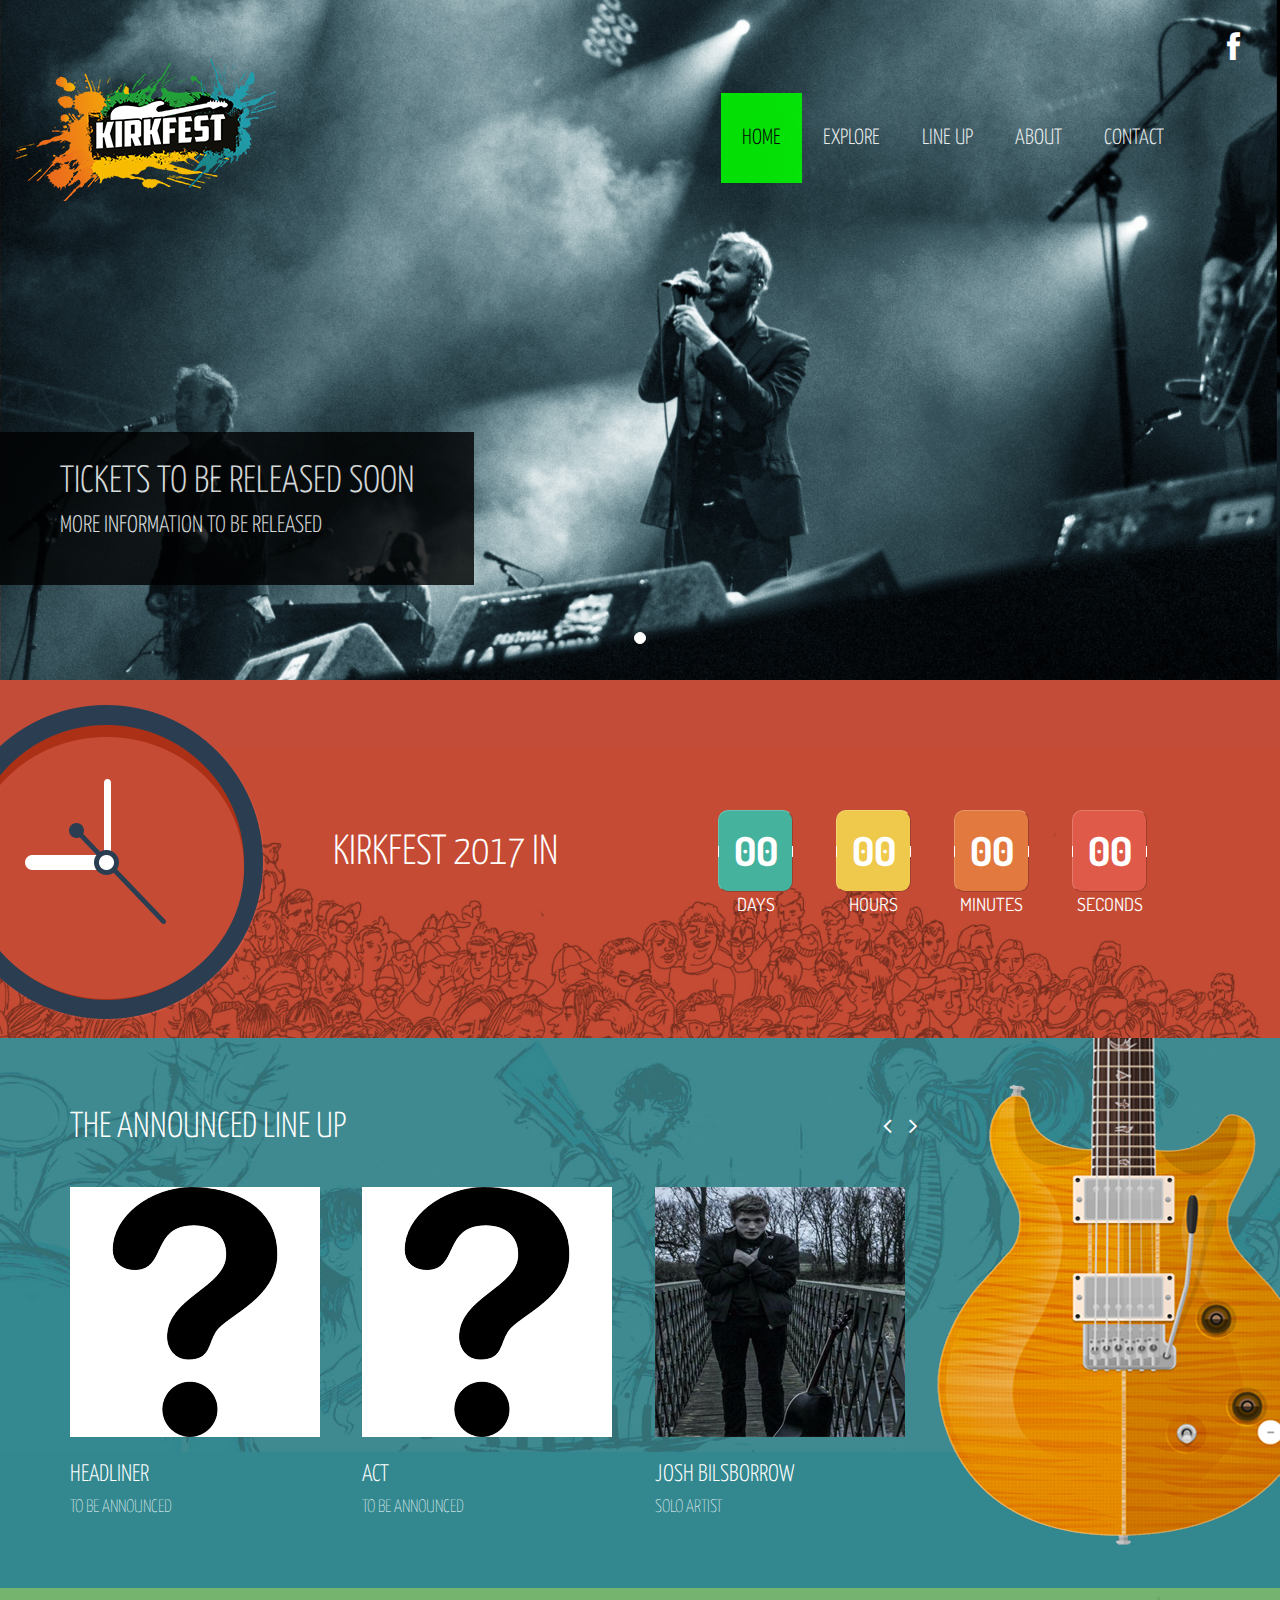
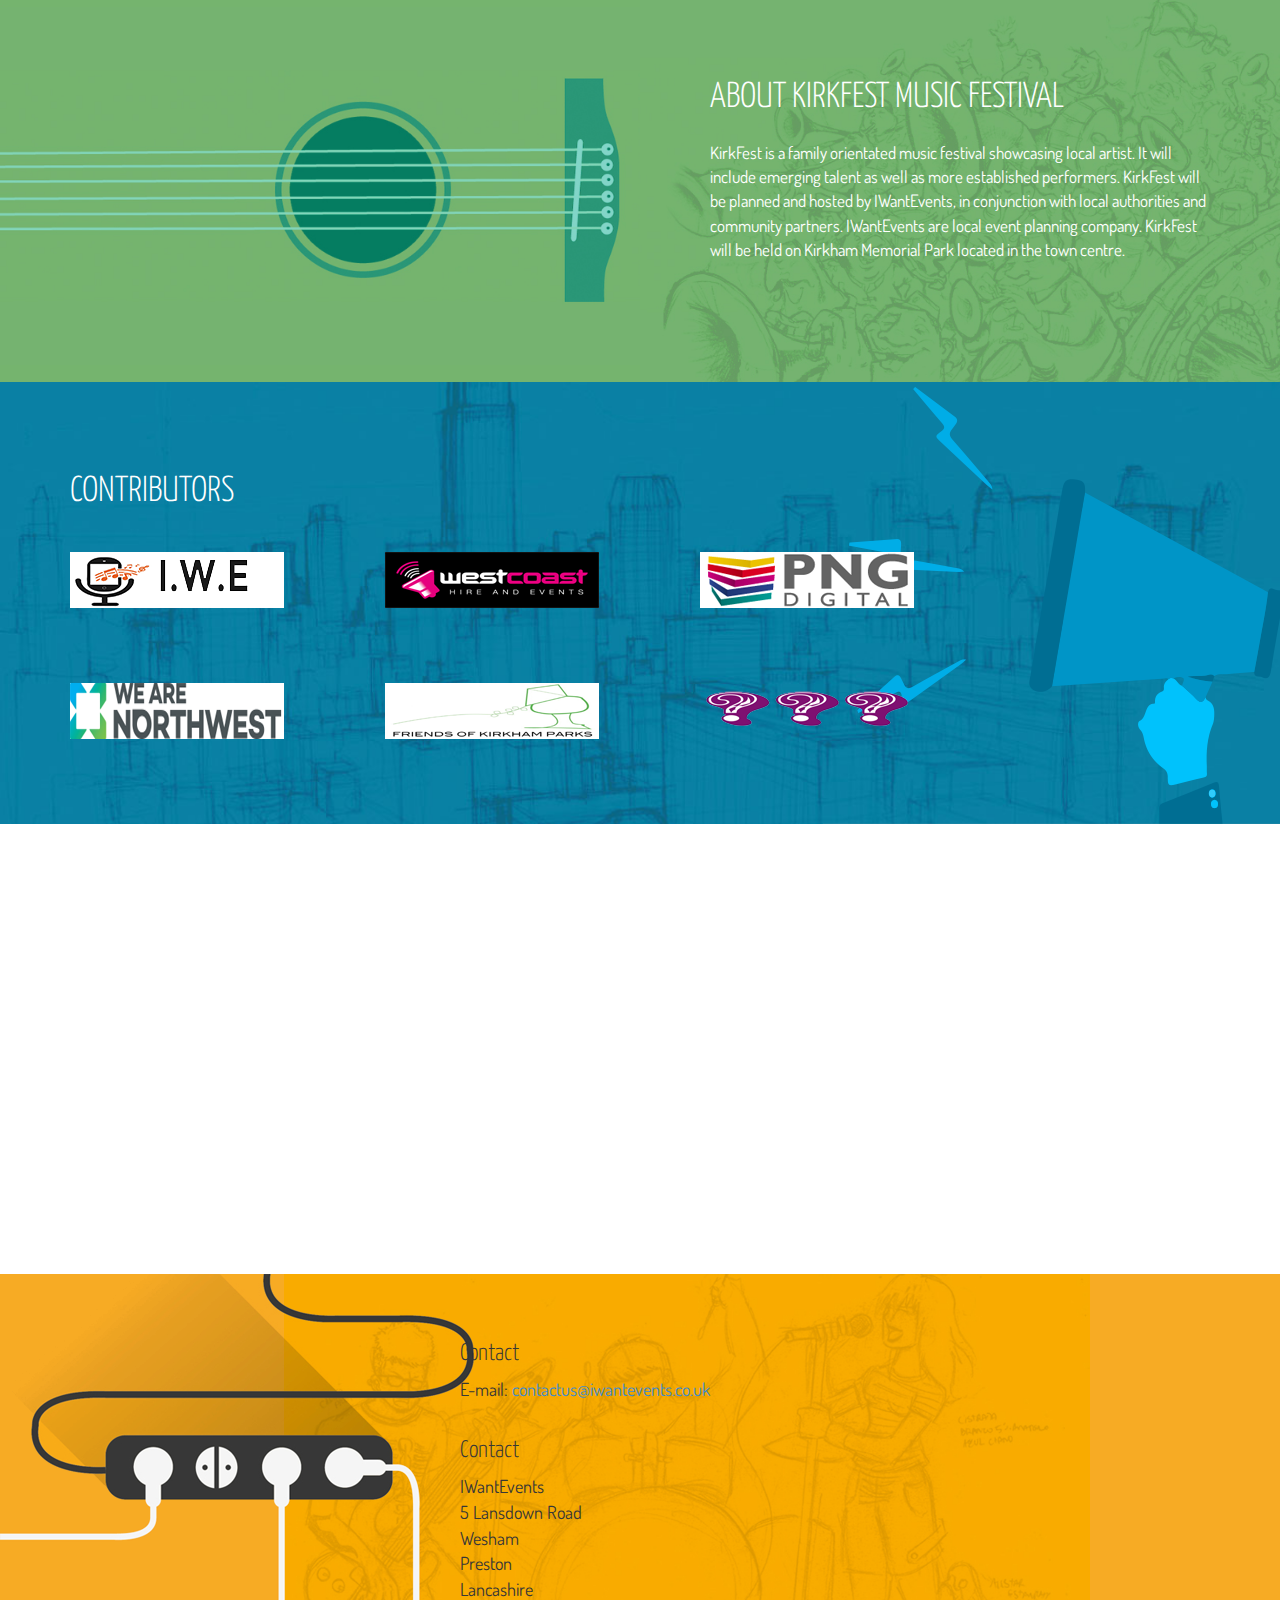
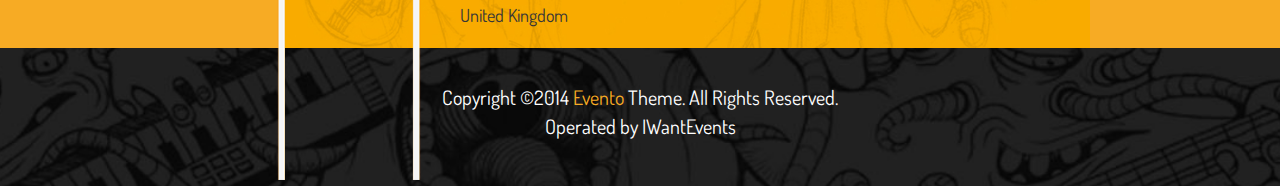
==== commit 489836cc: "tickets update" ====
--- a/index.html
+++ b/index.html
@@ -47,7 +47,7 @@
 		            <div class="collapse navbar-collapse">
 		                <ul class="nav navbar-nav navbar-right">
 		                    <li class="scroll active"><a href="#home">Home</a></li>
-                        <li><a class="no-scroll" href="http://event.bookitbee.com/e/z55sj" target="_blank">PURCHASE TICKETS</a></li>
+                        <!-- <li><a class="no-scroll" href="http://event.bookitbee.com/e/z55sj" target="_blank">PURCHASE TICKETS</a></li> -->
 		                    <li class="scroll"><a href="#explore">Explore</a></li>
 		                    <li class="scroll"><a href="#event">Line Up</a></li>
 		                    <li class="scroll"><a href="#about">About</a></li>
@@ -72,9 +72,9 @@
 				<div class="item active">
 					<img class="img-responsive" src="images/slider/bg2.jpg" alt="slider">
 					<div class="carousel-caption">
-						<h2>Tickets To Be Released</h2>
-						<h4>Use Discount Code: EARLYB1RD</h4>
-						<a href="http://event.bookitbee.com/e/z55sj">GRAB YOUR TICKETS <i class="fa fa-angle-right"></i></a>
+						<h2>Tickets To Be Released Soon</h2>
+						<h4>More information to be released</h4>
+						<!-- <a href="http://event.bookitbee.com/e/z55sj">GRAB YOUR TICKETS <i class="fa fa-angle-right"></i></a> -->
 					</div>
 				</div>
 				<!-- <div class="item">
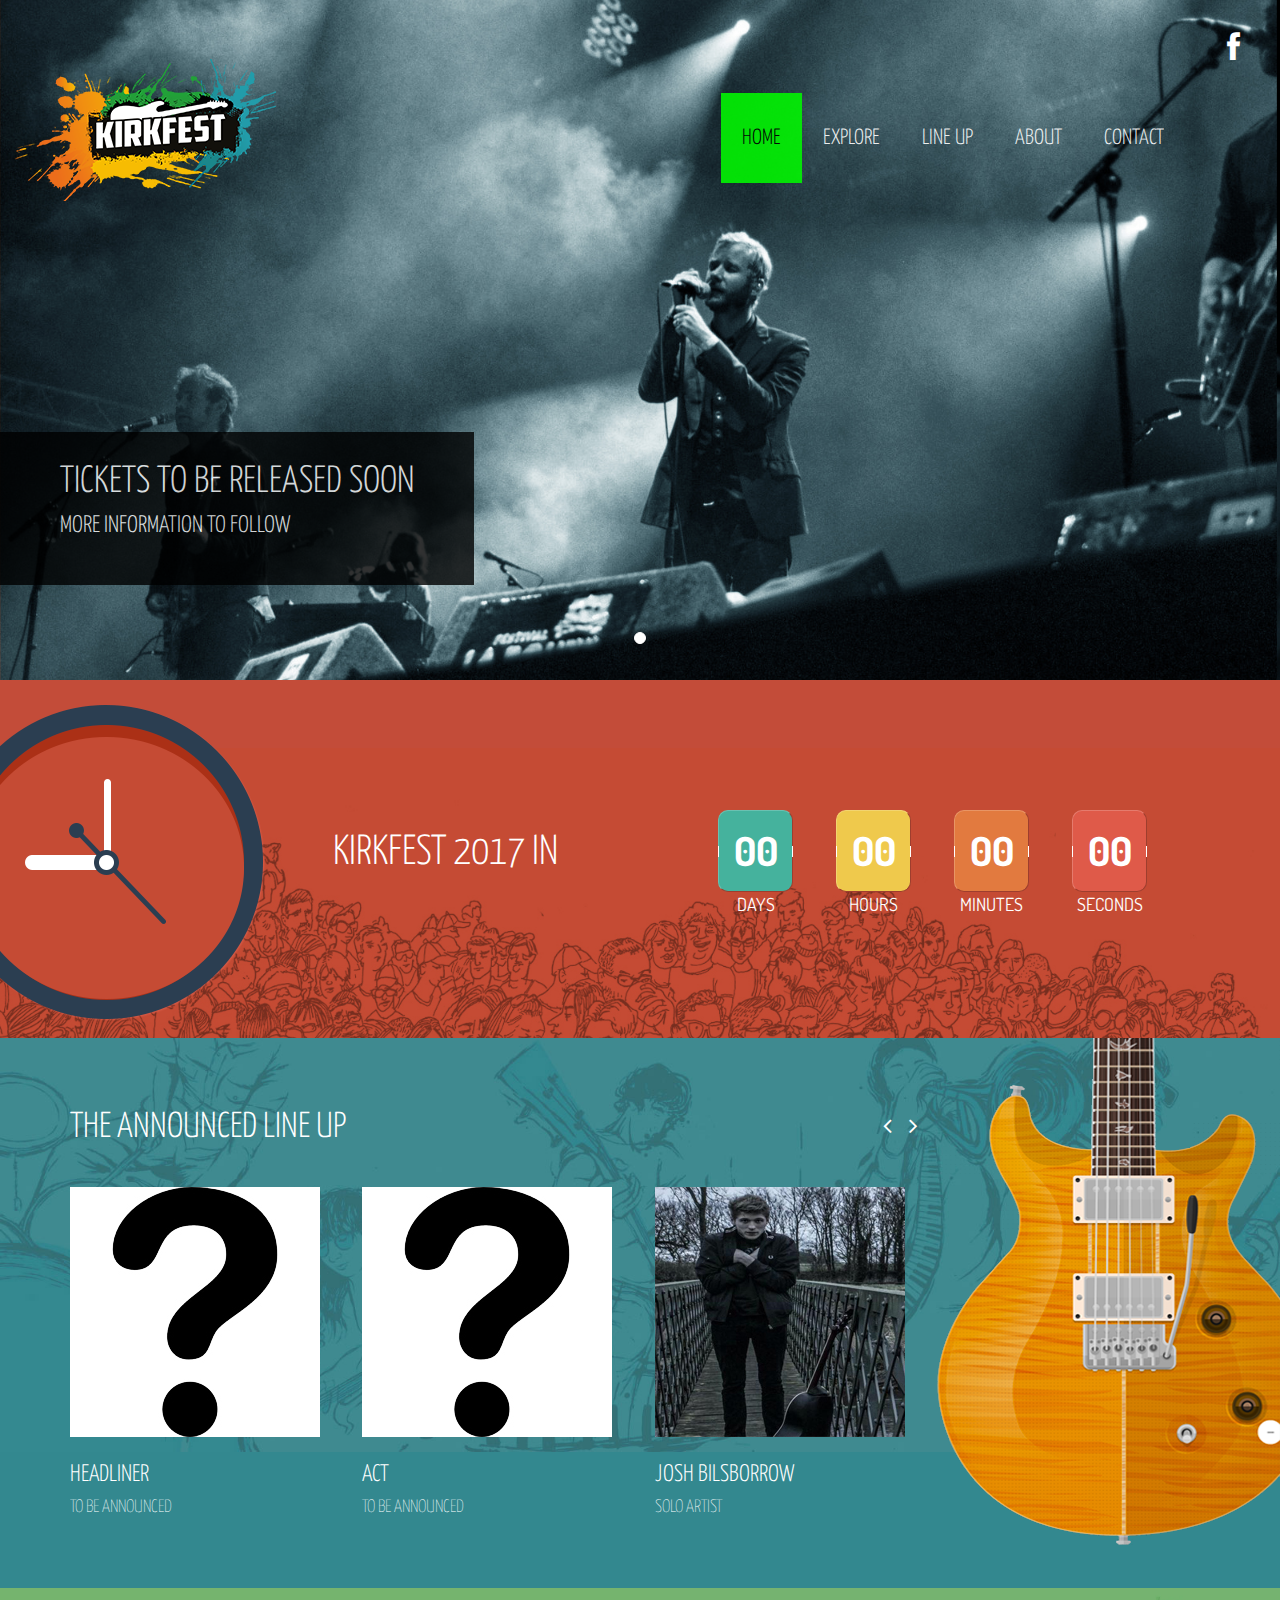
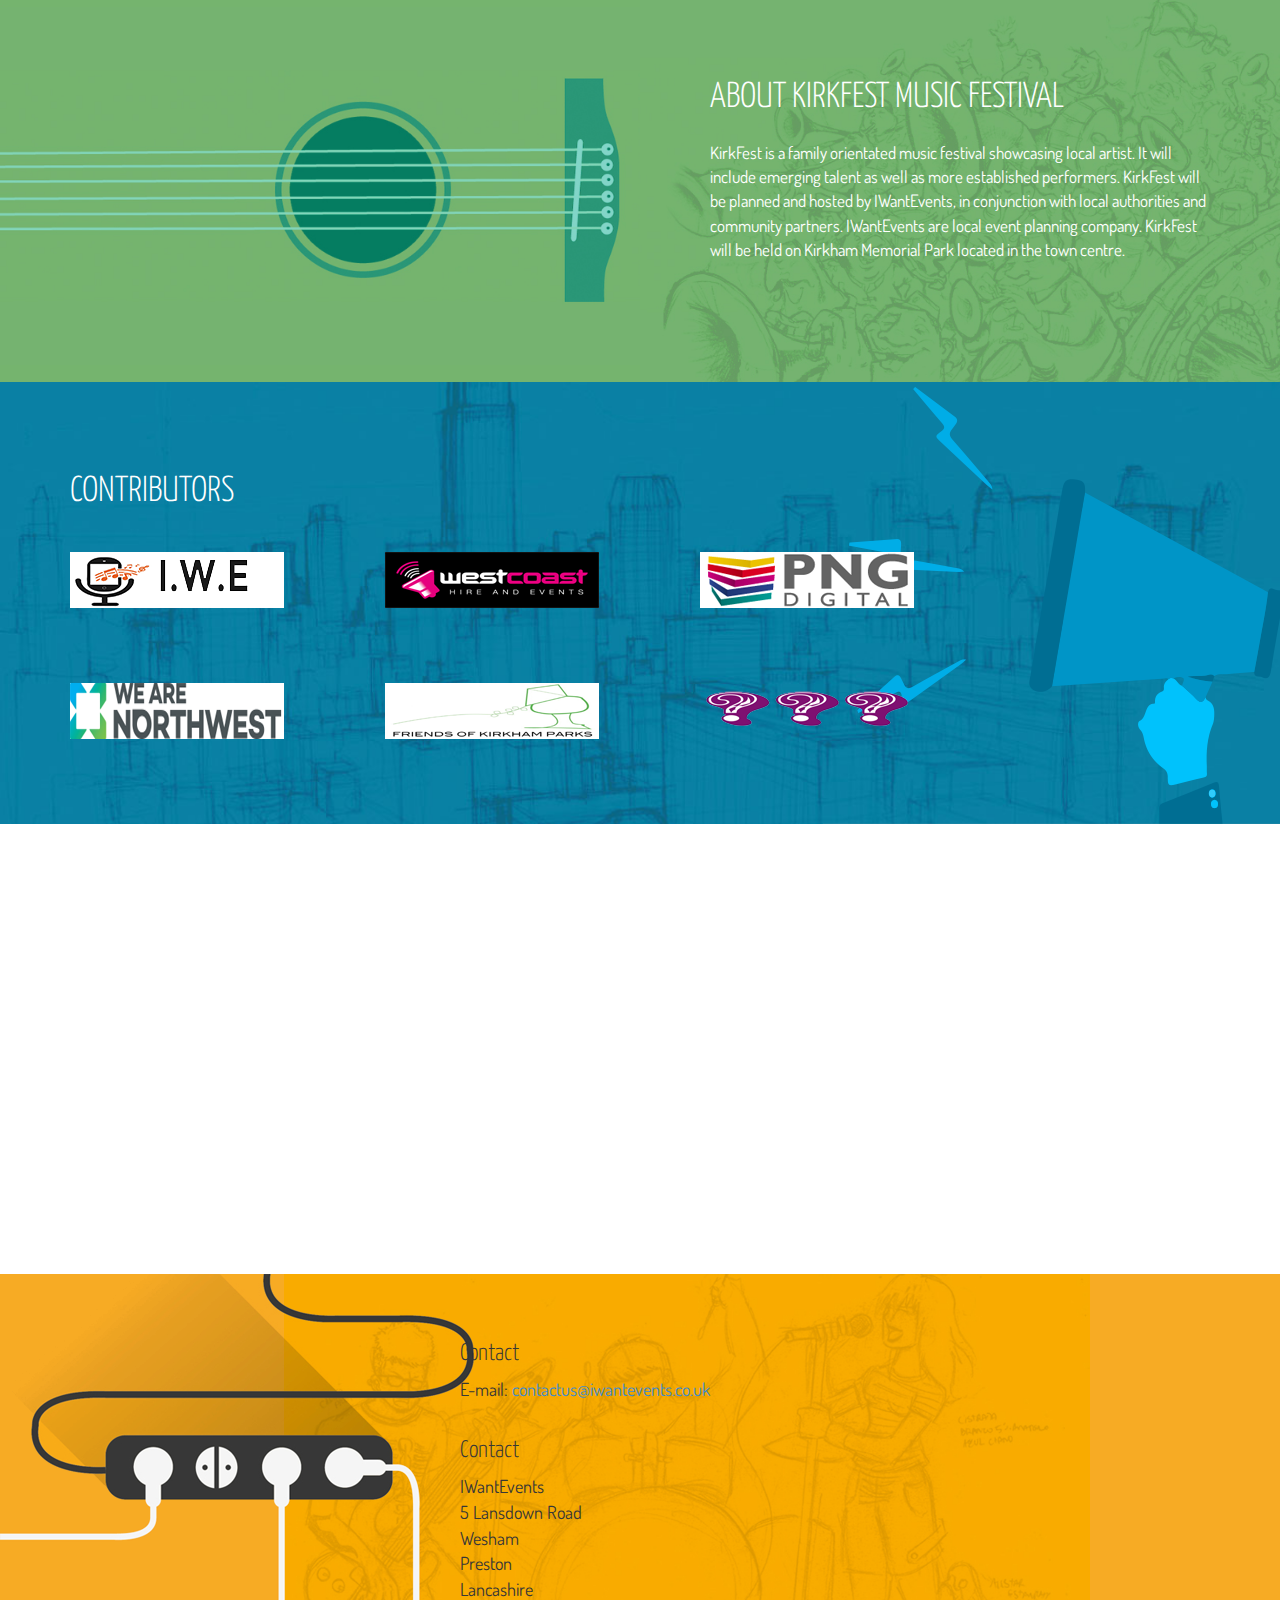
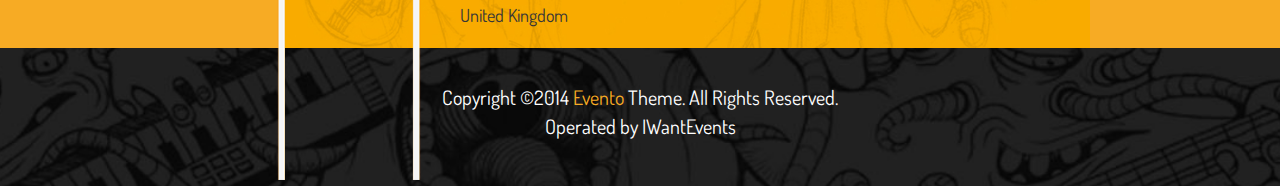
==== commit 0c821d04: "ticket change 2" ====
--- a/index.html
+++ b/index.html
@@ -73,7 +73,7 @@
 					<img class="img-responsive" src="images/slider/bg2.jpg" alt="slider">
 					<div class="carousel-caption">
 						<h2>Tickets To Be Released Soon</h2>
-						<h4>More information to be released</h4>
+						<h4>More information to follow</h4>
 						<!-- <a href="http://event.bookitbee.com/e/z55sj">GRAB YOUR TICKETS <i class="fa fa-angle-right"></i></a> -->
 					</div>
 				</div>
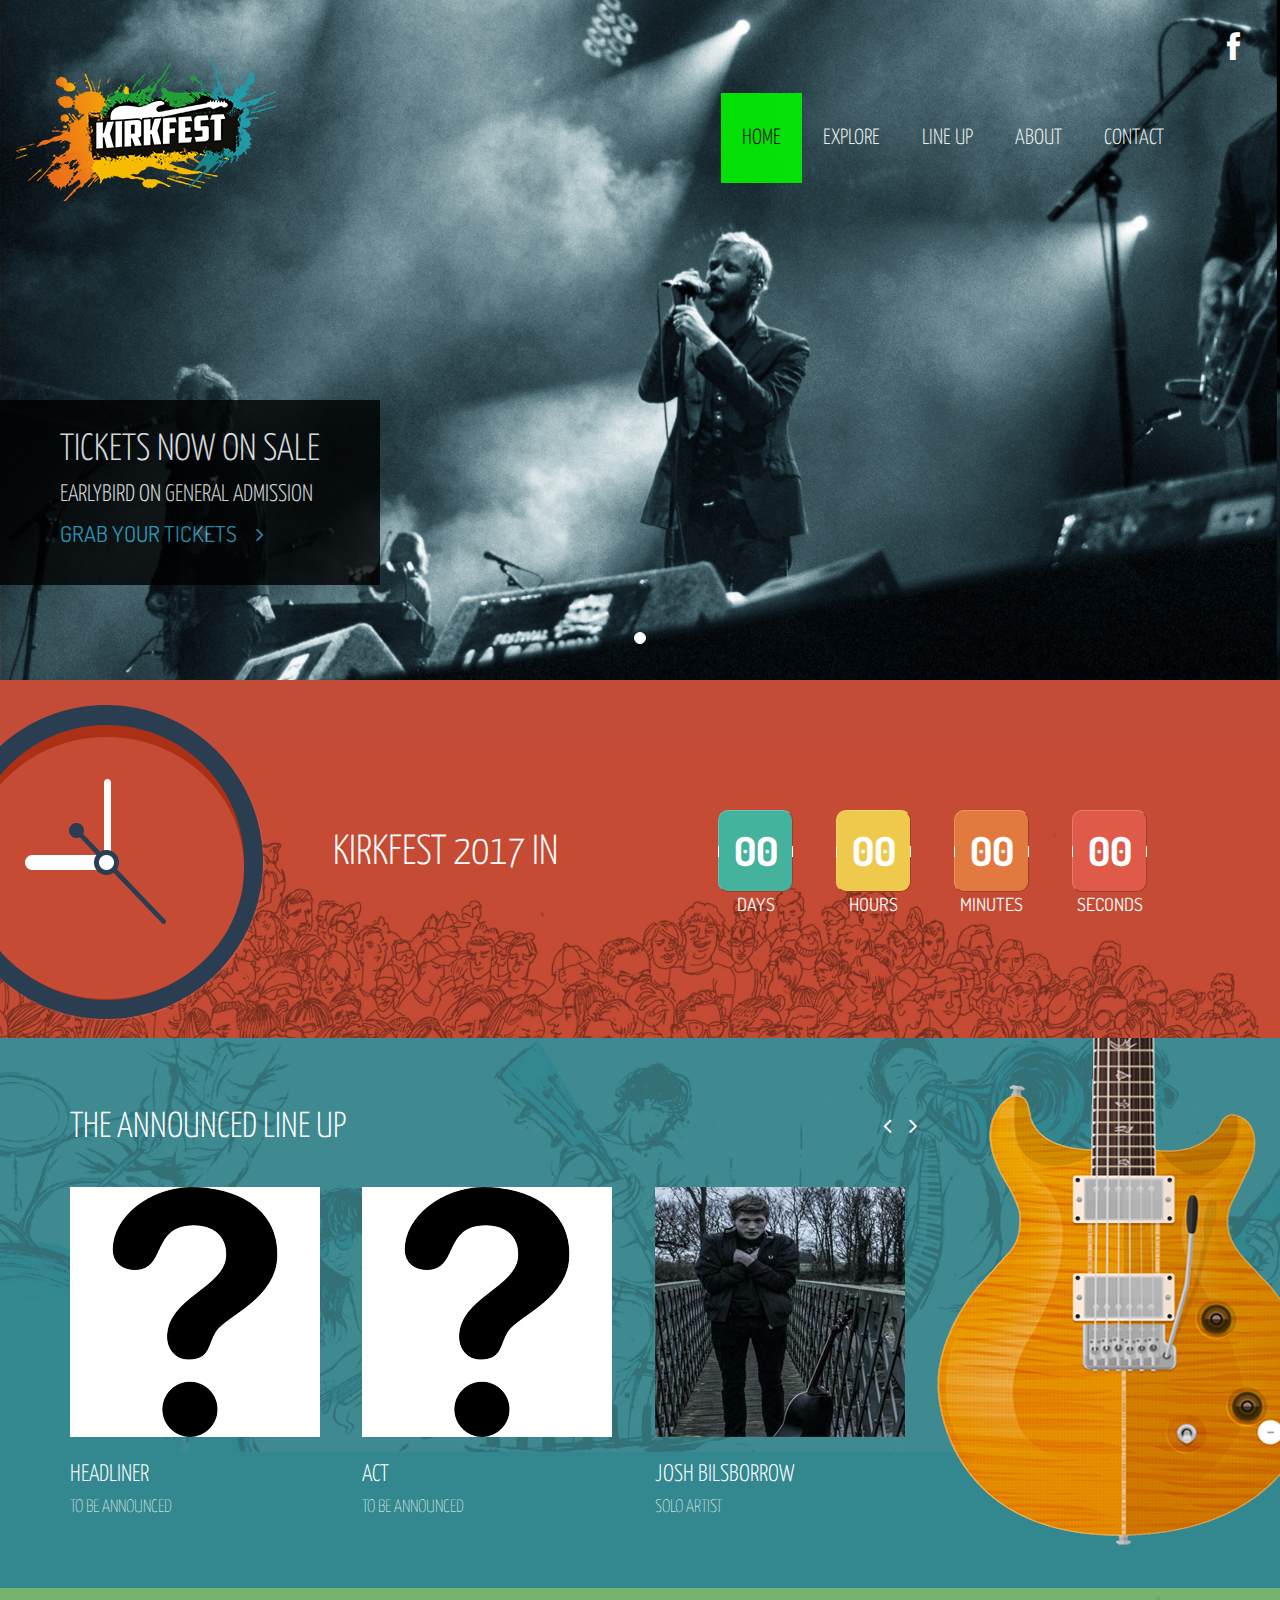
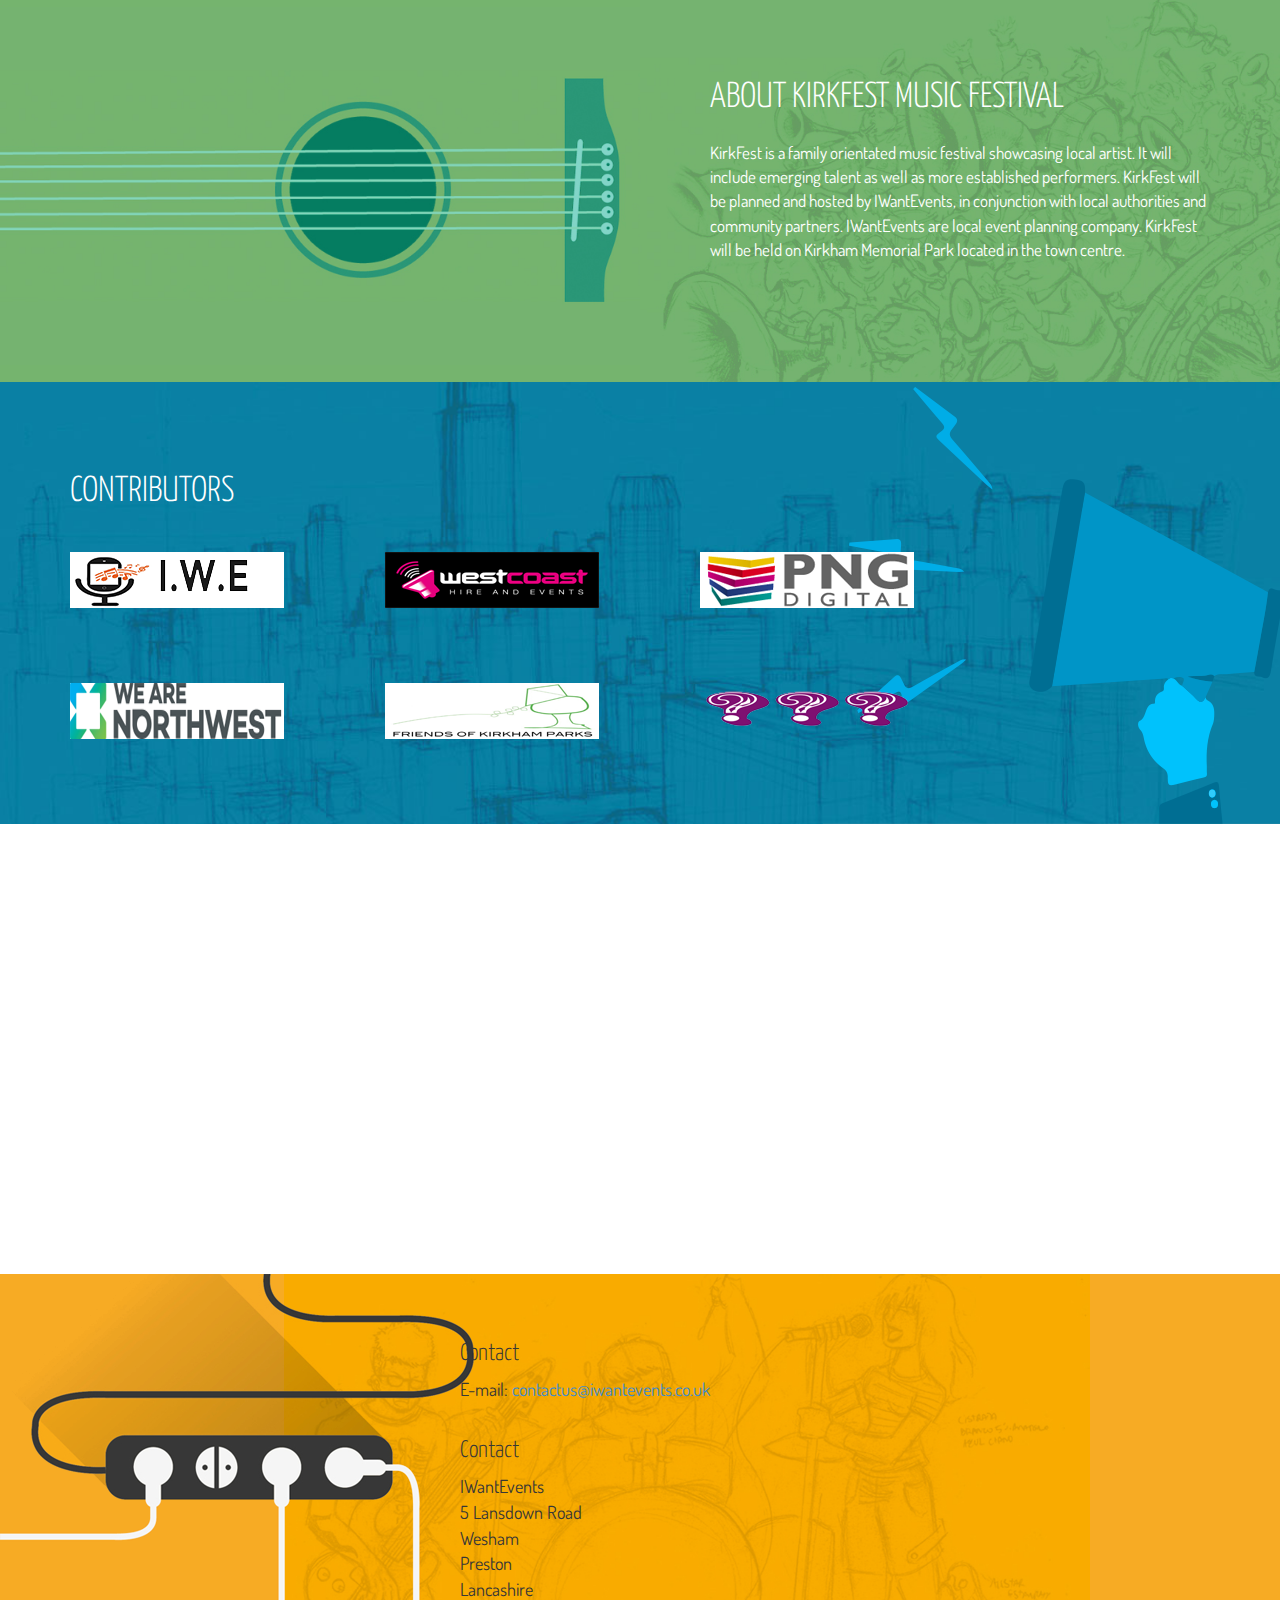
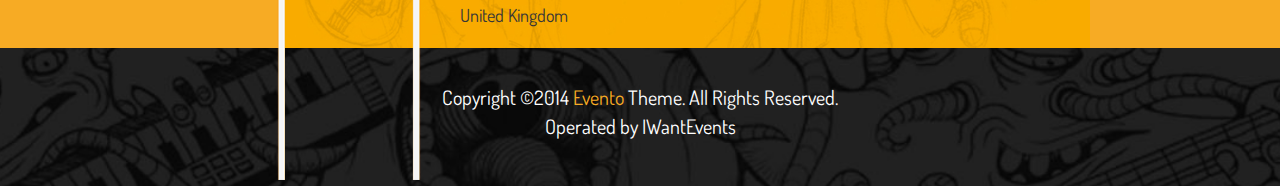
==== commit 01a51c57: "ticket change" ====
--- a/index.html
+++ b/index.html
@@ -72,9 +72,9 @@
 				<div class="item active">
 					<img class="img-responsive" src="images/slider/bg2.jpg" alt="slider">
 					<div class="carousel-caption">
-						<h2>Tickets To Be Released Soon</h2>
-						<h4>More information to follow</h4>
-						<!-- <a href="http://event.bookitbee.com/e/z55sj">GRAB YOUR TICKETS <i class="fa fa-angle-right"></i></a> -->
+						<h2>Tickets Now On Sale</h2>
+						<h4>Earlybird on General Admission</h4>
+						<a href="http://event.bookitbee.com/e/z55sj">GRAB YOUR TICKETS <i class="fa fa-angle-right"></i></a>
 					</div>
 				</div>
 				<!-- <div class="item">
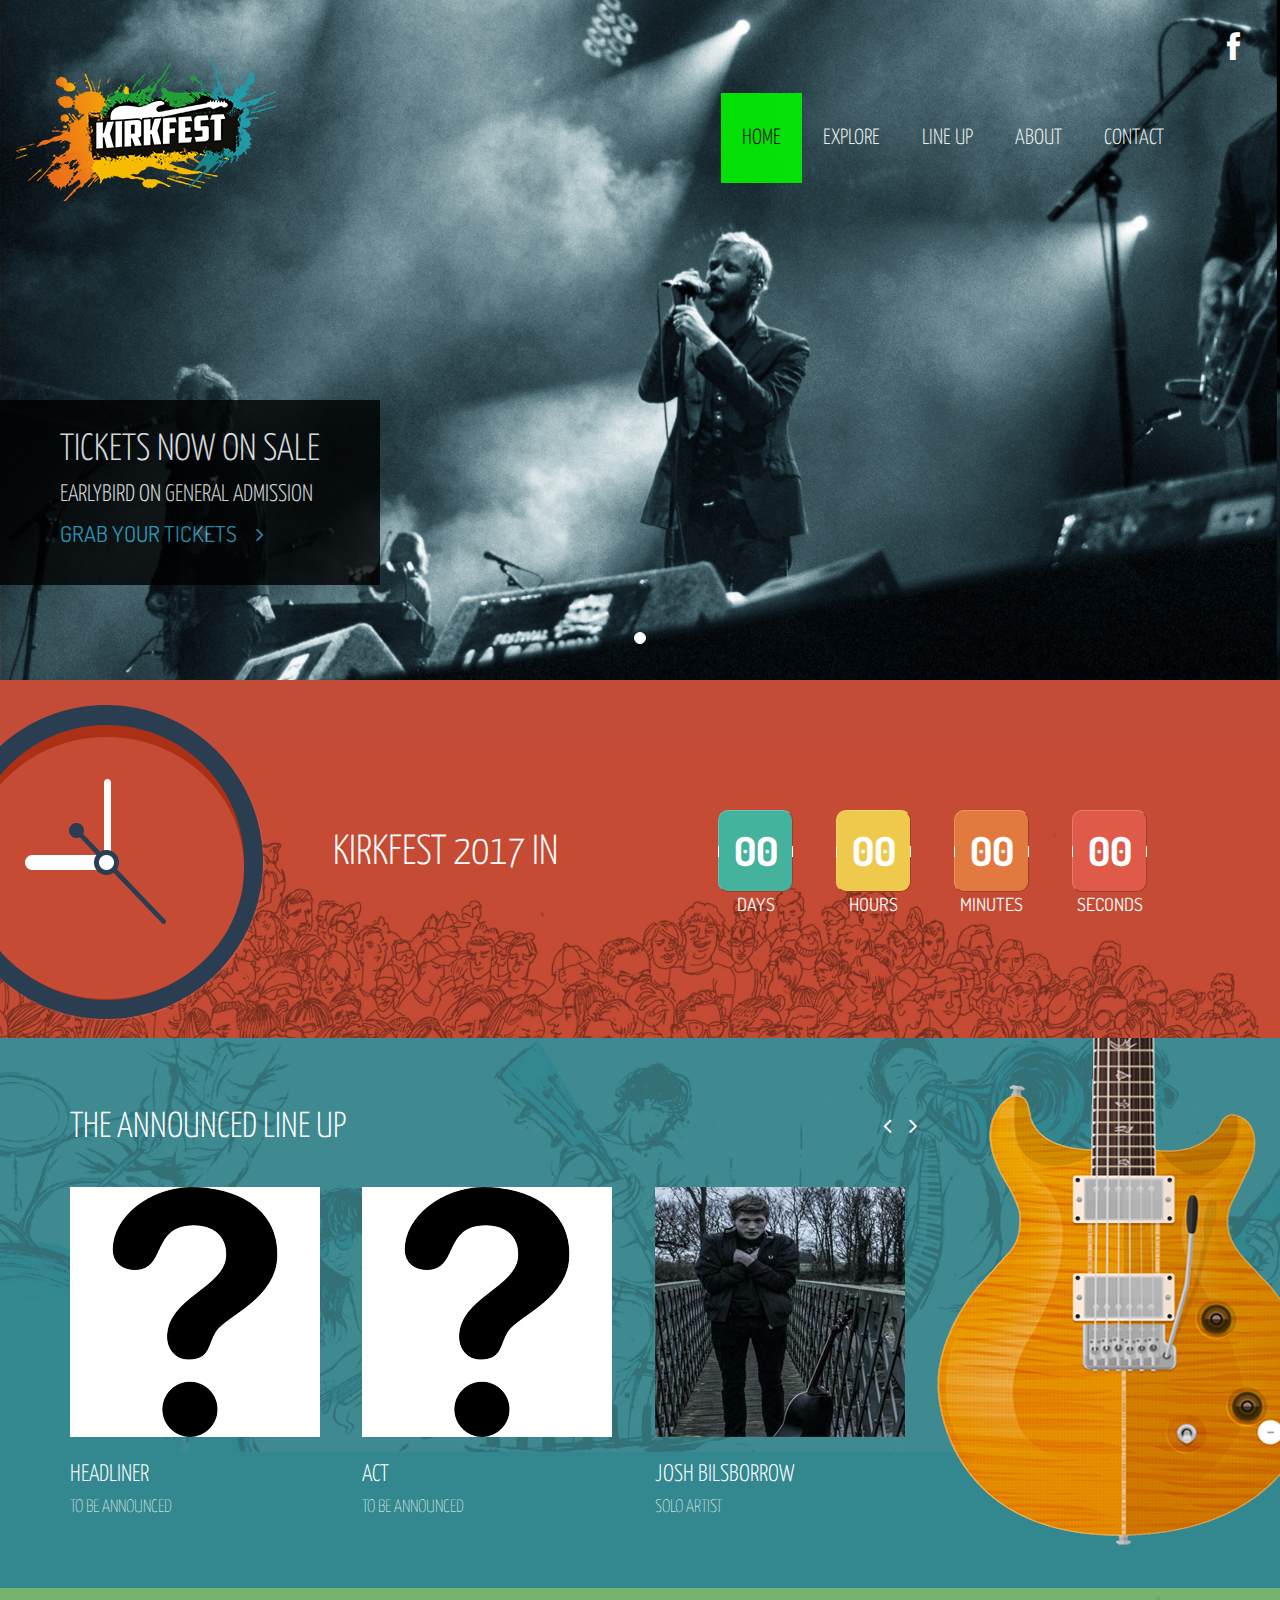
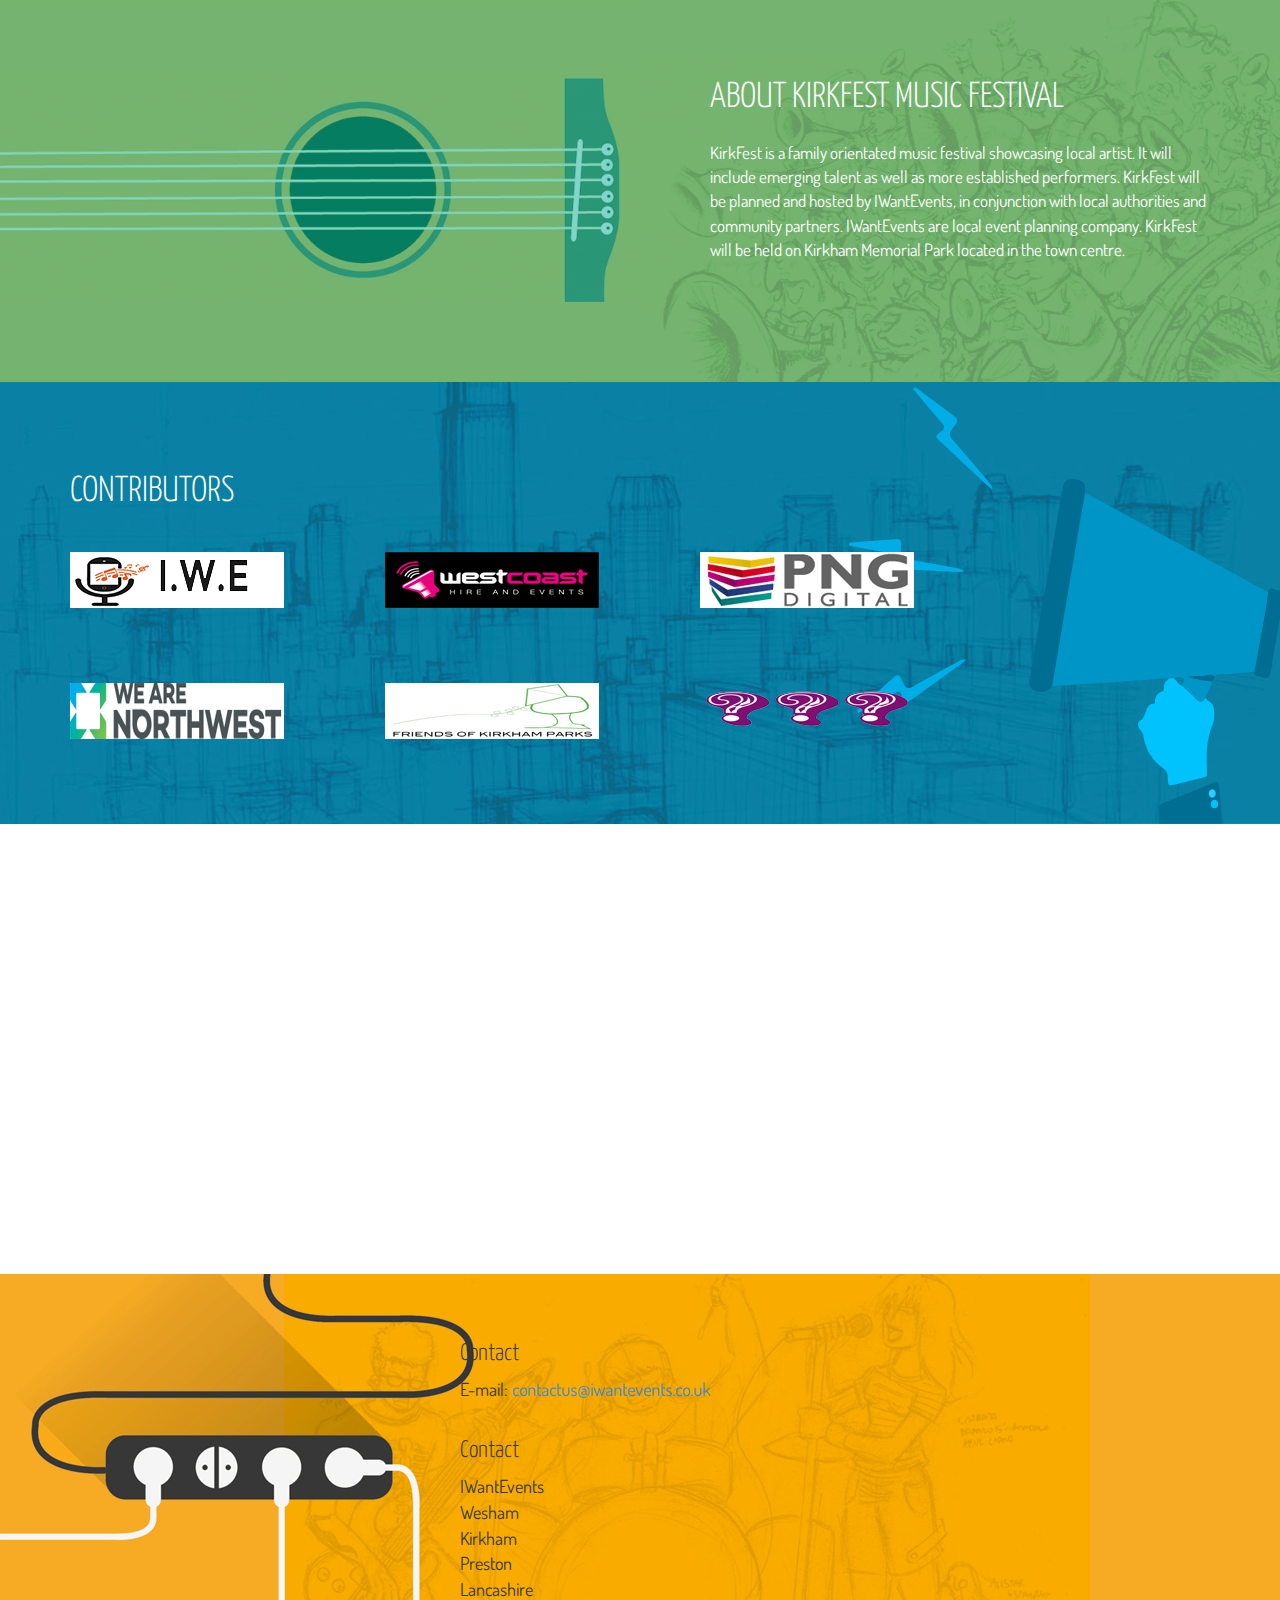
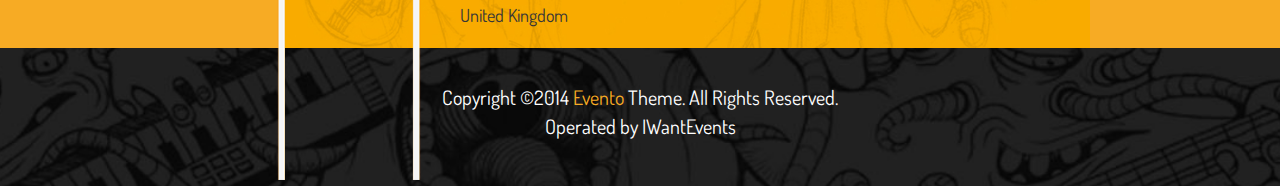
==== commit bac1f299: "Address Change" ====
--- a/index.html
+++ b/index.html
@@ -305,8 +305,8 @@
 							<h3>Contact</h3>
 							<address>
 								IWantEvents<br>
-                5 Lansdown Road<br>
 								Wesham<br>
+                Kirkham<br>
 								Preston<br>
                 Lancashire<br>
 								United Kingdom
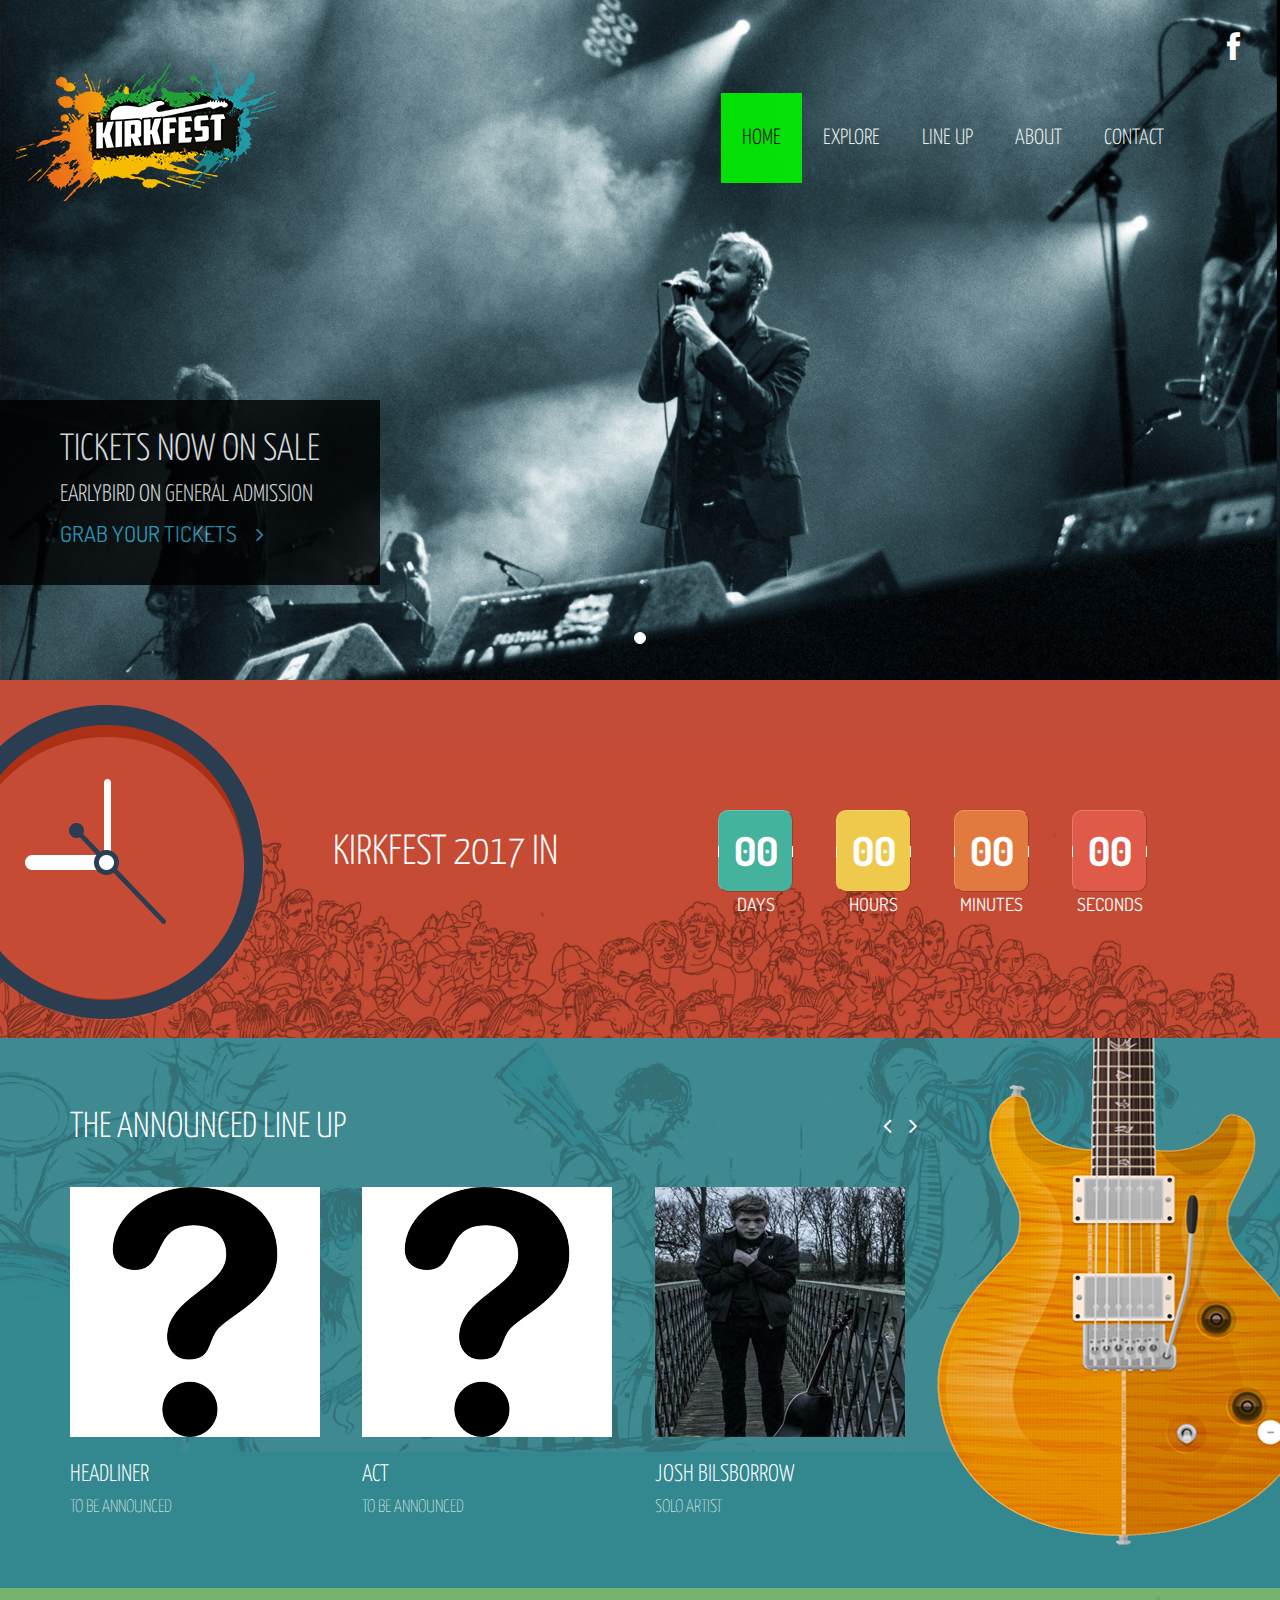
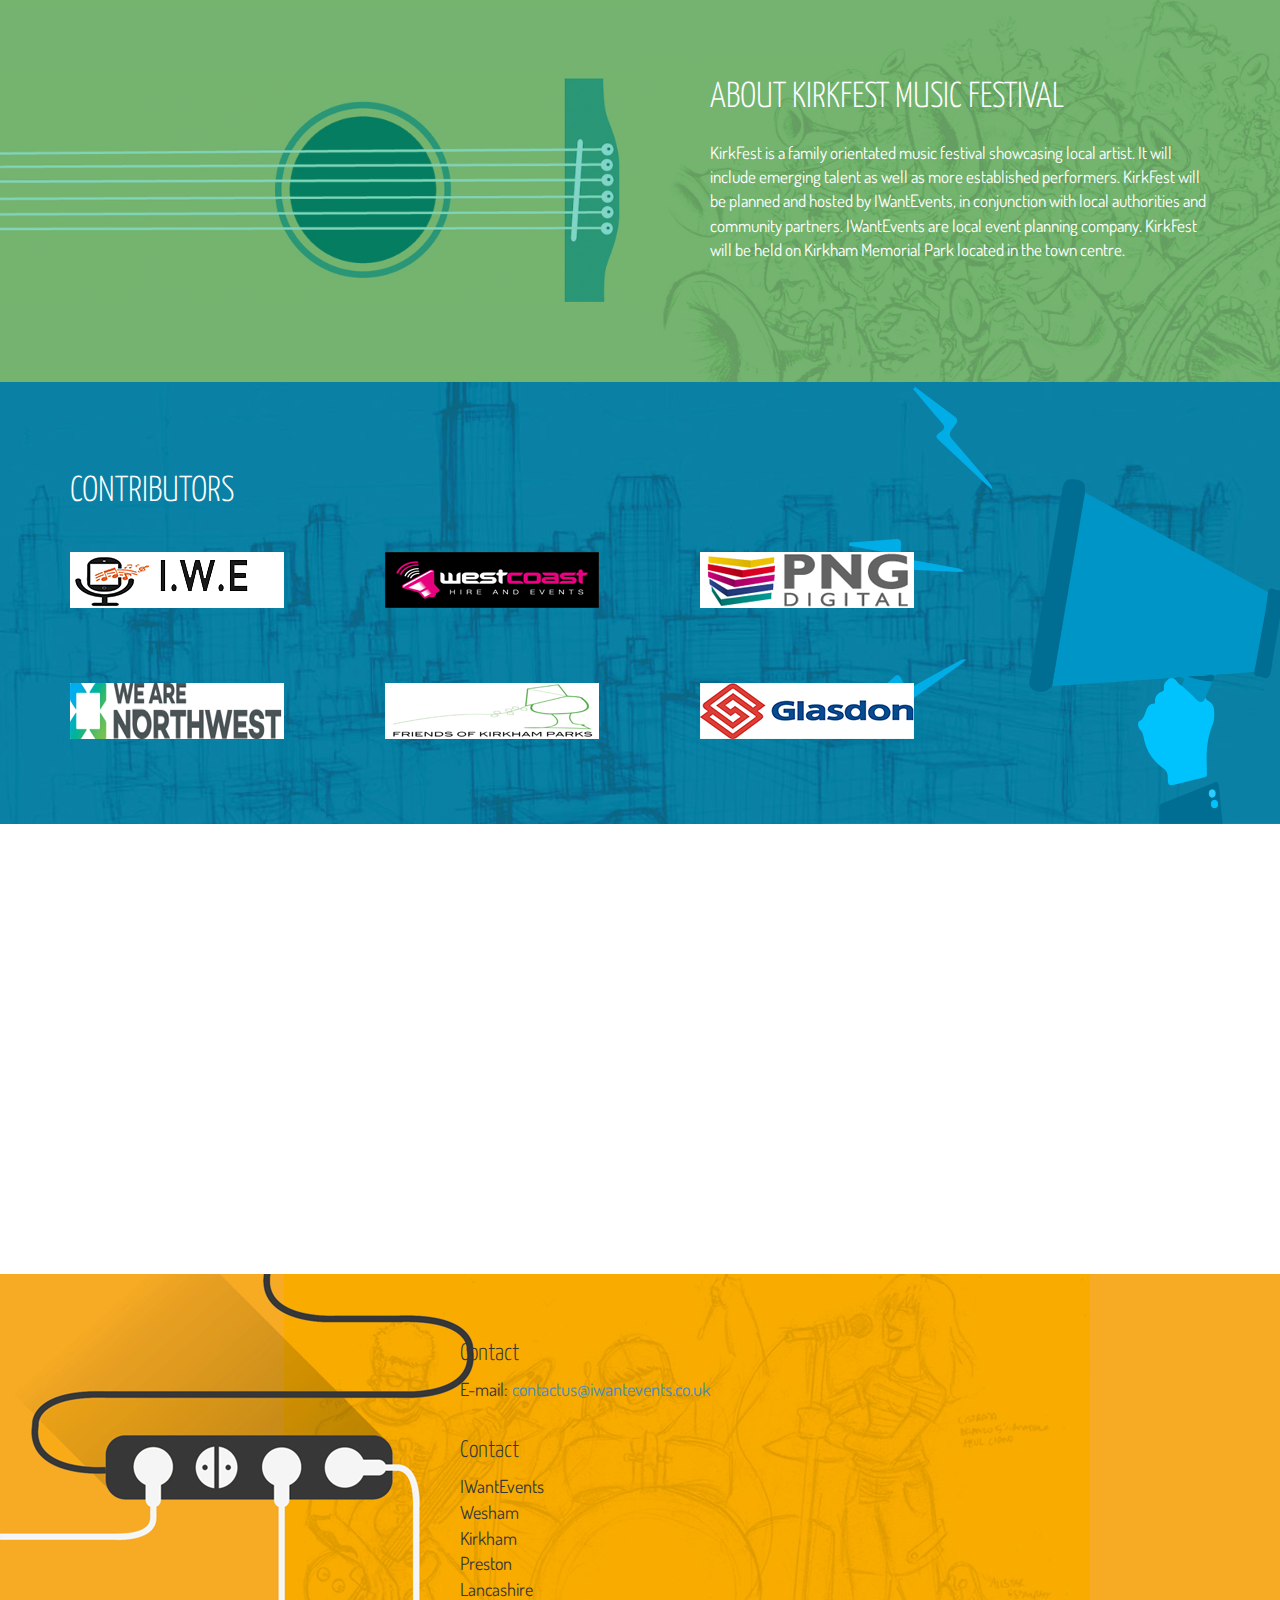
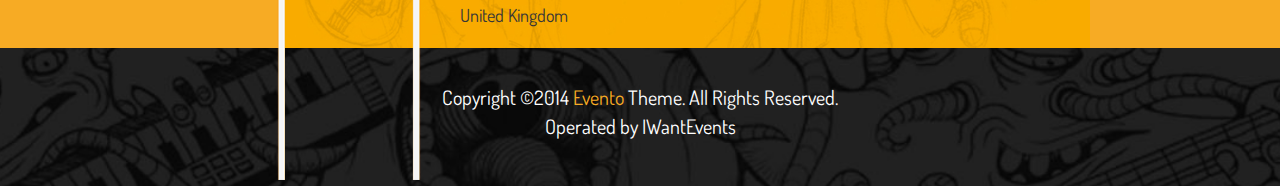
==== commit 46bb3cb9: "Glasdon Logo Add" ====
--- a/index.html
+++ b/index.html
@@ -186,13 +186,13 @@
 									<div class="col-sm-4">
 										<div class="single-event">
 											<img class="img-responsive" src="images/event/event1.jpg" alt="event-image">
-											<h4>Sadie Burgin</h4>
-											<h5>Progressive Rock Band</h5>
-										</div>
-									</div>
-									<div class="col-sm-4">
-										<div class="single-event">
-											<img class="img-responsive" src="images/event/event6.jpg" alt="event-image">
+											<h4>Act TBA</h4>
+											<h5>TBA</h5>
+										</div>
+									</div>
+									<div class="col-sm-4">
+										<div class="single-event">
+											<a href="http://www.carrhillschool.com"><img class="img-responsive" src="images/event/event6.jpg" alt="event-image"></a>
 											<h4>Carr Hill High School Winners</h4>
 											<h5>Carr Hills Got Talent</h5>
 										</div>
@@ -237,7 +237,7 @@
 									<li><a href="http://www.pngdigital.co.uk"><img class="img-responsive" src="images/sponsor/sponsor2.png" alt=""></a></li>
 									<li><a href="http://www.wearenorthwest.co.uk"><img class="img-responsive" src="images/sponsor/sponsor3.png" alt=""></a></li>
 									<li><a href="https://www.facebook.com/FRIENDS-OF-KIRKHAM-PARKS-317313402894/"><img class="img-responsive" src="images/sponsor/sponsor5.png" alt=""></a></li>
-									<li><a href="#"><img class="img-responsive" src="images/sponsor/sponsor20.png" alt=""></a></li>
+									<li><a href="https://uk.glasdon.com"><img class="img-responsive" src="images/sponsor/sponsor6.png" alt=""></a></li>
 								</ul>
 							</div>
 							<div class="item">
